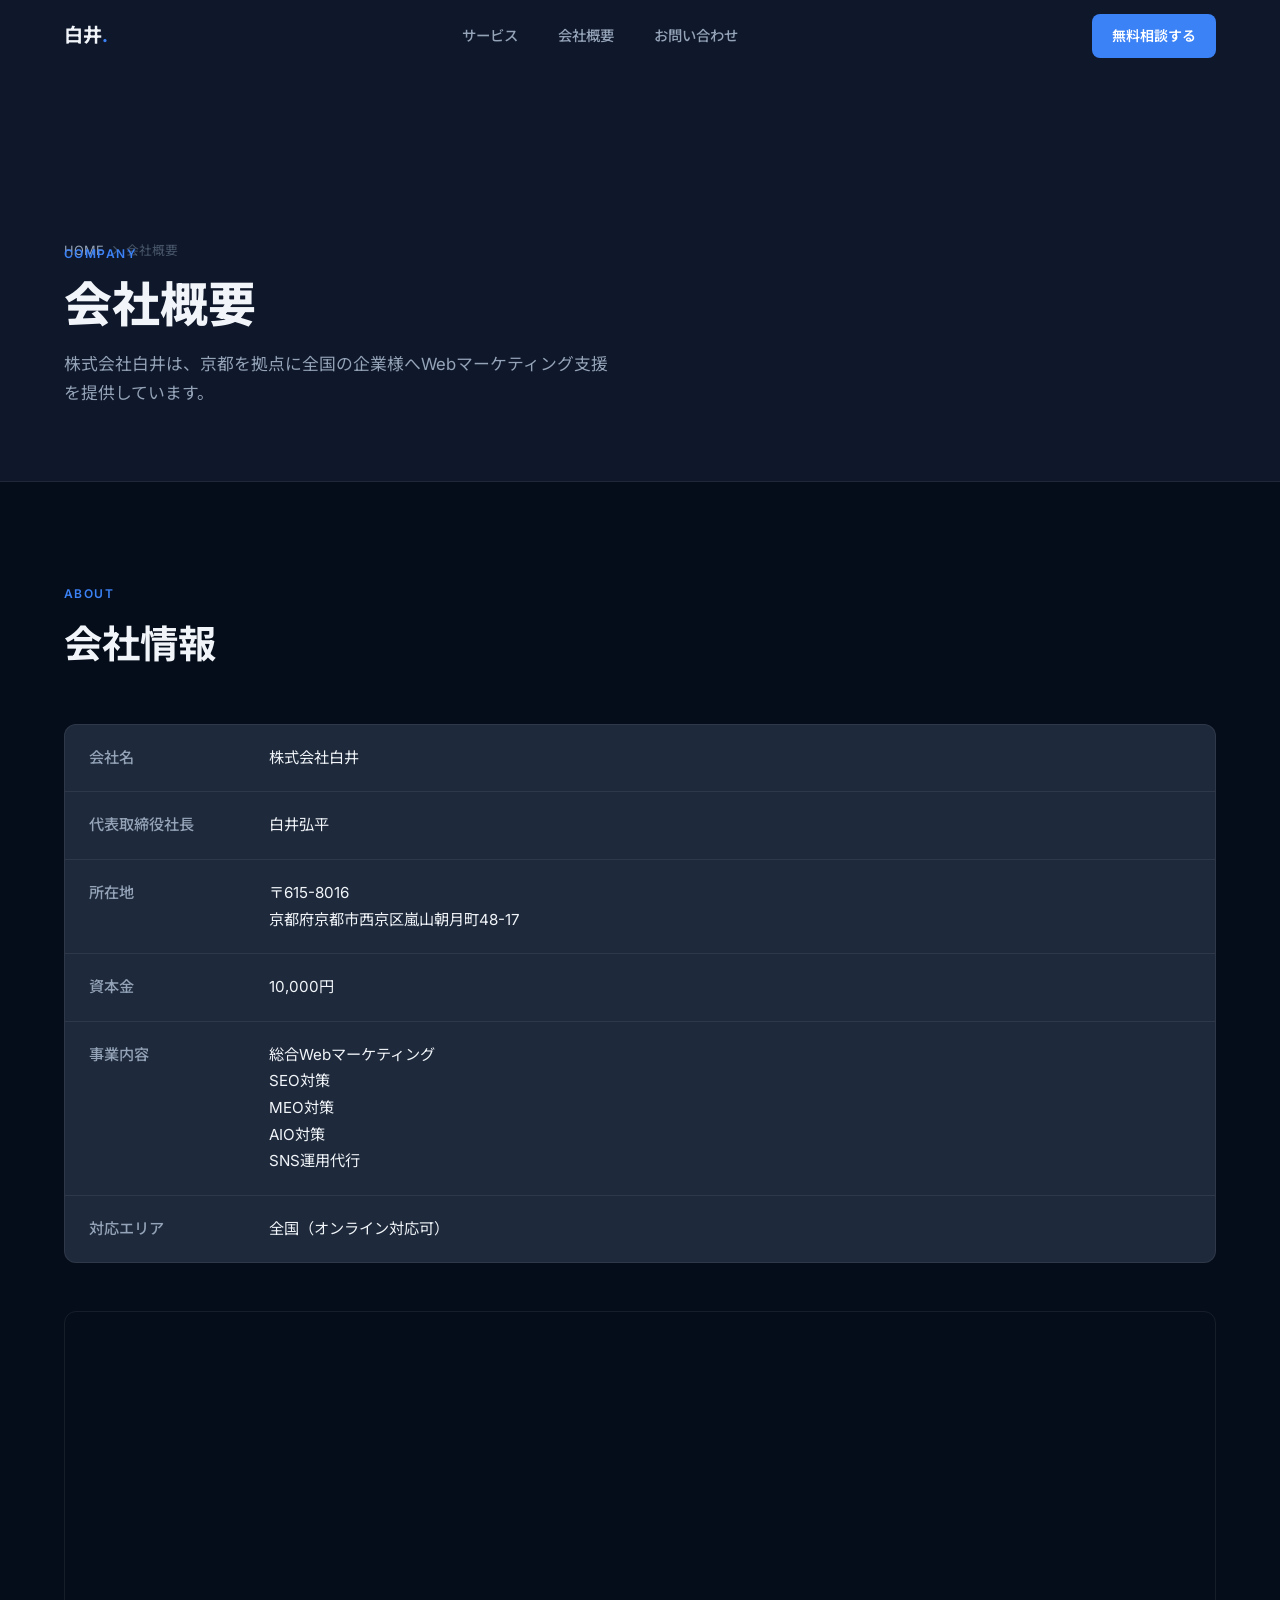
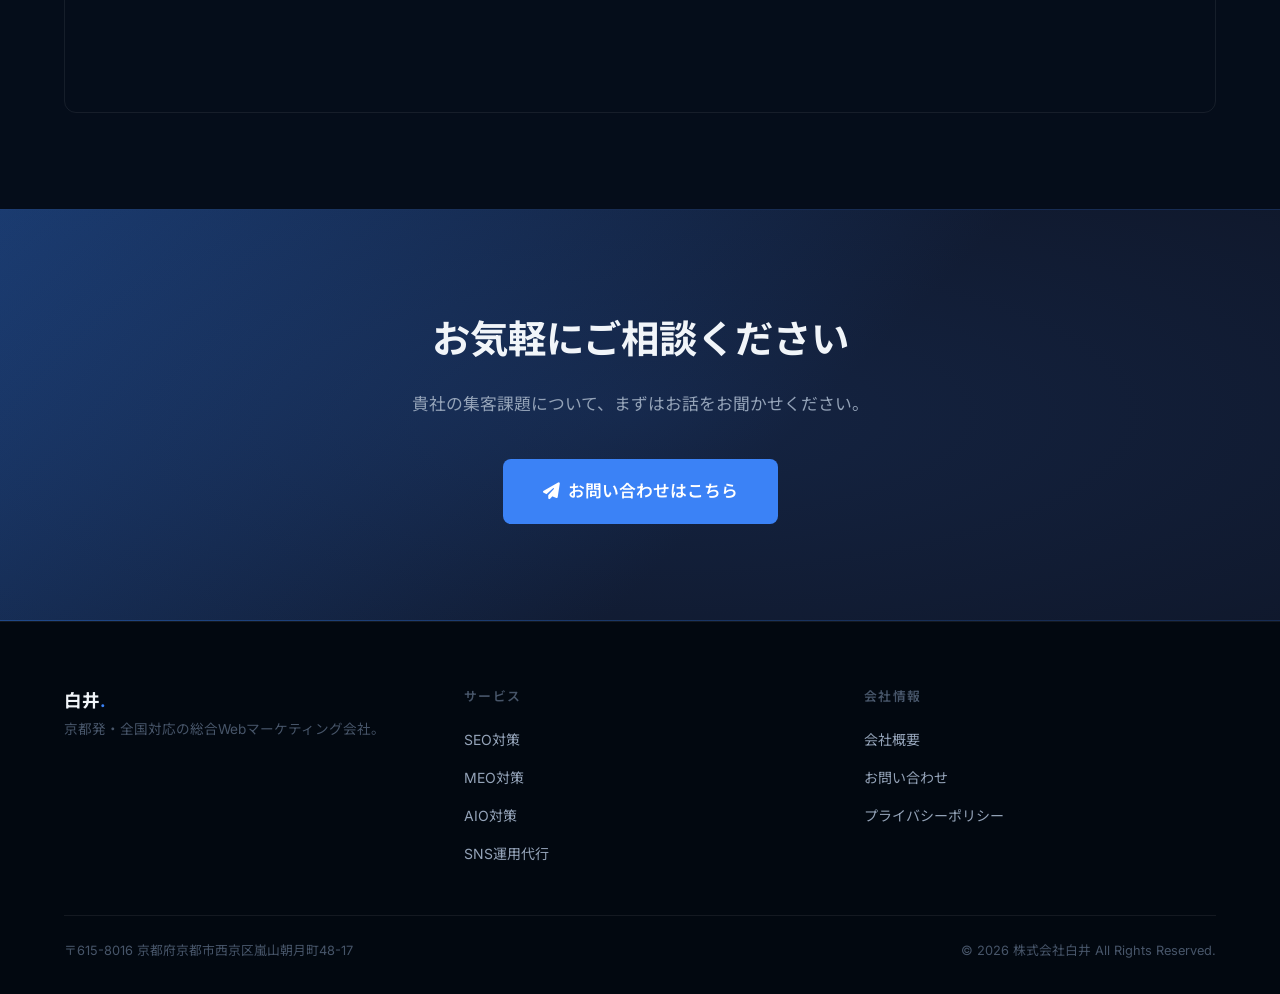
==== company/index.html @ af79efcb "feat: 株式会社白井 コーポレートHP 初回実装 SEO/MEO/AIO/SNS運用代行の各サービス詳細ページを含む マルチページ構成のコーポレートHPを実装。  Co-Authored-By: " ====
<!DOCTYPE html>
<html lang="ja">
<head>
  <meta charset="UTF-8">
  <meta name="viewport" content="width=device-width, initial-scale=1.0">
  <title>会社概要 | 株式会社白井</title>
  <meta name="description" content="株式会社白井の会社概要。京都府京都市西京区に拠点を置く総合Webマーケティング会社です。">
  <link rel="preconnect" href="https://fonts.googleapis.com">
  <link rel="preconnect" href="https://fonts.gstatic.com" crossorigin>
  <link href="https://fonts.googleapis.com/css2?family=Inter:wght@400;500;600;700;800&family=Noto+Sans+JP:wght@400;500;700&display=swap" rel="stylesheet">
  <link rel="stylesheet" href="https://cdnjs.cloudflare.com/ajax/libs/font-awesome/6.5.0/css/all.min.css">
  <link rel="stylesheet" href="../css/style.css">
  <style>
    .map-wrap {
      border-radius: var(--radius);
      overflow: hidden;
      border: 1px solid var(--border);
      margin-top: 48px;
    }
    .map-wrap iframe { display: block; width: 100%; height: 400px; border: none; }
  </style>
</head>
<body>

<header class="site-header scrolled">
  <div class="container header-inner">
    <a href="../index.html" class="logo">白井<span>.</span></a>
    <nav class="global-nav">
      <a href="../service/index.html">サービス</a>
      <a href="../company/index.html">会社概要</a>
      <a href="../contact/index.html">お問い合わせ</a>
    </nav>
    <div class="header-cta">
      <a href="../contact/index.html" class="btn btn-primary btn-sm">無料相談する</a>
      <button class="hamburger" aria-label="メニュー" aria-expanded="false">
        <span></span><span></span><span></span>
      </button>
    </div>
  </div>
</header>

<nav class="mobile-nav">
  <a href="../service/index.html">サービス</a>
  <a href="../company/index.html">会社概要</a>
  <a href="../contact/index.html">お問い合わせ</a>
  <a href="../contact/index.html" class="btn btn-primary">無料相談する</a>
</nav>

<section class="page-hero">
  <div class="container">
    <div class="breadcrumb">
      <a href="../index.html">HOME</a>
      <i class="fa-solid fa-chevron-right"></i>
      <span>会社概要</span>
    </div>
    <span class="tag">Company</span>
    <h1>会社概要</h1>
    <p>株式会社白井は、京都を拠点に全国の企業様へWebマーケティング支援を提供しています。</p>
  </div>
</section>

<!-- 会社概要テーブル -->
<section class="section-pad" style="background:var(--bg);">
  <div class="container">
    <div class="section-header reveal">
      <span class="tag">About</span>
      <h2 class="section-heading">会社情報</h2>
    </div>
    <div class="reveal" style="background:var(--bg-card);border:1px solid var(--border);border-radius:var(--radius);overflow:hidden;">
      <table class="company-table">
        <tr>
          <th>会社名</th>
          <td>株式会社白井</td>
        </tr>
        <tr>
          <th>代表取締役社長</th>
          <td>白井弘平</td>
        </tr>
        <tr>
          <th>所在地</th>
          <td>〒615-8016<br>京都府京都市西京区嵐山朝月町48-17</td>
        </tr>
        <tr>
          <th>資本金</th>
          <td>10,000円</td>
        </tr>
        <tr>
          <th>事業内容</th>
          <td>
            総合Webマーケティング<br>
            SEO対策<br>
            MEO対策<br>
            AIO対策<br>
            SNS運用代行
          </td>
        </tr>
        <tr>
          <th>対応エリア</th>
          <td>全国（オンライン対応可）</td>
        </tr>
      </table>
    </div>

    <!-- 地図 -->
    <div class="map-wrap reveal">
      <iframe
        src="https://www.google.com/maps/embed?pb=!1m18!1m12!1m3!1d3268.4!2d135.68!3d34.997!2m3!1f0!2f0!3f0!3m2!1i1024!2i768!4f13.1!3m3!1m2!1s0x6001a8d6cd3b3a1b%3A0x1!2z5Lqs6YO95bqc5Lqs6YO95biC6KW_5Lqs5Yy65bGF5bGp5pys5pyI55S677yU77yY!5e0!3m2!1sja!2sjp!4v1000000000000"
        allowfullscreen
        loading="lazy"
        referrerpolicy="no-referrer-when-downgrade"
        title="株式会社白井 所在地マップ">
      </iframe>
    </div>
  </div>
</section>

<section class="cta-banner">
  <div class="container">
    <h2 class="reveal">お気軽にご相談ください</h2>
    <p class="reveal">貴社の集客課題について、まずはお話をお聞かせください。</p>
    <a href="../contact/index.html" class="btn btn-primary btn-lg reveal">
      <i class="fa-solid fa-paper-plane"></i> お問い合わせはこちら
    </a>
  </div>
</section>

<footer class="site-footer">
  <div class="container">
    <div class="footer-grid">
      <div class="footer-brand">
        <a href="../index.html" class="logo">白井<span>.</span></a>
        <p>京都発・全国対応の総合Webマーケティング会社。</p>
      </div>
      <nav class="footer-nav">
        <h4>サービス</h4>
        <ul>
          <li><a href="../service/seo.html">SEO対策</a></li>
          <li><a href="../service/meo.html">MEO対策</a></li>
          <li><a href="../service/aio.html">AIO対策</a></li>
          <li><a href="../service/sns.html">SNS運用代行</a></li>
        </ul>
      </nav>
      <nav class="footer-nav">
        <h4>会社情報</h4>
        <ul>
          <li><a href="../company/index.html">会社概要</a></li>
          <li><a href="../contact/index.html">お問い合わせ</a></li>
          <li><a href="../privacy/index.html">プライバシーポリシー</a></li>
        </ul>
      </nav>
    </div>
    <div class="footer-bottom">
      <p>〒615-8016 京都府京都市西京区嵐山朝月町48-17</p>
      <p>© 2026 株式会社白井 All Rights Reserved.</p>
    </div>
  </div>
</footer>

<script src="../js/main.js"></script>
</body>
</html>
---- css/style.css ----
/* ===========================================
   CSS Custom Properties
   =========================================== */
:root {
  --bg:        #050d1a;
  --bg-alt:    #0f172a;
  --bg-card:   #1e293b;
  --bg-card-h: #253348;
  --accent:    #3b82f6;
  --accent-h:  #2563eb;
  --accent-light: rgba(59,130,246,.12);
  --text:      #f1f5f9;
  --muted:     #94a3b8;
  --subtle:    #475569;
  --border:    rgba(255,255,255,.07);
  --shadow:    0 4px 24px rgba(0,0,0,.4);
  --radius:    12px;
  --max-w:     1200px;
  --header-h:  72px;
}

/* ===========================================
   Reset & Base
   =========================================== */
*, *::before, *::after { box-sizing: border-box; margin: 0; padding: 0; }

html { scroll-behavior: smooth; font-size: 16px; }

body {
  font-family: 'Inter', 'Noto Sans JP', sans-serif;
  background: var(--bg);
  color: var(--text);
  line-height: 1.75;
  -webkit-font-smoothing: antialiased;
}

img { max-width: 100%; display: block; }
a  { color: inherit; text-decoration: none; }
ul { list-style: none; }

/* ===========================================
   Utility
   =========================================== */
.container {
  max-width: var(--max-w);
  margin-inline: auto;
  padding-inline: 24px;
}

.section-pad { padding-block: 96px; }
.section-pad-sm { padding-block: 64px; }

.tag {
  display: inline-block;
  font-size: .75rem;
  font-weight: 600;
  letter-spacing: .12em;
  text-transform: uppercase;
  color: var(--accent);
  margin-bottom: 16px;
}

.section-heading {
  font-size: clamp(1.75rem, 3vw, 2.5rem);
  font-weight: 700;
  line-height: 1.25;
  margin-bottom: 16px;
}

.section-lead {
  font-size: 1.05rem;
  color: var(--muted);
  max-width: 600px;
}

.section-header { margin-bottom: 56px; }
.section-header--center { text-align: center; }
.section-header--center .section-lead { margin-inline: auto; }

/* ===========================================
   Buttons
   =========================================== */
.btn {
  display: inline-flex;
  align-items: center;
  gap: 8px;
  padding: 14px 32px;
  border-radius: 8px;
  font-size: 1rem;
  font-weight: 600;
  cursor: pointer;
  transition: all .2s ease;
  border: none;
}

.btn-primary {
  background: var(--accent);
  color: #fff;
}
.btn-primary:hover { background: var(--accent-h); transform: translateY(-1px); box-shadow: 0 8px 20px rgba(59,130,246,.35); }

.btn-outline {
  background: transparent;
  color: var(--text);
  border: 1.5px solid var(--border);
}
.btn-outline:hover { border-color: var(--accent); color: var(--accent); }

.btn-lg { padding: 18px 40px; font-size: 1.05rem; }
.btn-sm { padding: 10px 20px; font-size: .875rem; }

/* ===========================================
   Header
   =========================================== */
.site-header {
  position: fixed;
  top: 0; left: 0; right: 0;
  height: var(--header-h);
  z-index: 100;
  transition: background .3s, box-shadow .3s;
}

.site-header.scrolled {
  background: rgba(5,13,26,.95);
  backdrop-filter: blur(12px);
  box-shadow: 0 1px 0 var(--border);
}

.header-inner {
  display: flex;
  align-items: center;
  justify-content: space-between;
  height: 100%;
}

.logo {
  font-size: 1.2rem;
  font-weight: 700;
  color: var(--text);
  letter-spacing: -.01em;
}
.logo span { color: var(--accent); }

.global-nav { display: flex; align-items: center; gap: 40px; }

.global-nav a {
  font-size: .9rem;
  font-weight: 500;
  color: var(--muted);
  transition: color .2s;
}
.global-nav a:hover { color: var(--text); }

.header-cta { display: flex; align-items: center; gap: 16px; }

.hamburger {
  display: none;
  flex-direction: column;
  gap: 5px;
  cursor: pointer;
  padding: 8px;
  background: none;
  border: none;
}
.hamburger span {
  display: block;
  width: 24px;
  height: 2px;
  background: var(--text);
  border-radius: 2px;
  transition: all .3s;
}

/* mobile nav */
.mobile-nav {
  display: none;
  position: fixed;
  inset: var(--header-h) 0 0 0;
  background: rgba(5,13,26,.98);
  flex-direction: column;
  align-items: center;
  justify-content: center;
  gap: 32px;
  z-index: 99;
}
.mobile-nav.open { display: flex; }
.mobile-nav a { font-size: 1.2rem; font-weight: 600; color: var(--text); }
.mobile-nav a:hover { color: var(--accent); }

/* ===========================================
   Hero
   =========================================== */
.hero {
  position: relative;
  min-height: 100svh;
  display: flex;
  align-items: center;
  overflow: hidden;
  background: var(--bg);
}

.hero::before {
  content: '';
  position: absolute;
  inset: 0;
  background:
    radial-gradient(ellipse 70% 60% at 60% 40%, rgba(59,130,246,.18) 0%, transparent 70%),
    radial-gradient(ellipse 40% 40% at 20% 70%, rgba(99,102,241,.1) 0%, transparent 60%);
  pointer-events: none;
}

.hero::after {
  content: '';
  position: absolute;
  inset: 0;
  background-image:
    linear-gradient(rgba(59,130,246,.04) 1px, transparent 1px),
    linear-gradient(90deg, rgba(59,130,246,.04) 1px, transparent 1px);
  background-size: 60px 60px;
  pointer-events: none;
}

.hero-inner {
  position: relative;
  z-index: 1;
  padding-top: var(--header-h);
  width: 100%;
}

.hero-badge {
  display: inline-flex;
  align-items: center;
  gap: 8px;
  background: var(--accent-light);
  border: 1px solid rgba(59,130,246,.3);
  color: var(--accent);
  font-size: .8rem;
  font-weight: 600;
  padding: 6px 16px;
  border-radius: 100px;
  margin-bottom: 32px;
  letter-spacing: .06em;
}

.hero-title {
  font-size: clamp(2rem, 5vw, 4rem);
  font-weight: 800;
  line-height: 1.15;
  letter-spacing: -.02em;
  margin-bottom: 24px;
}
.hero-title .accent { color: var(--accent); }

.hero-sub {
  font-size: clamp(1rem, 1.8vw, 1.2rem);
  color: var(--muted);
  max-width: 520px;
  margin-bottom: 48px;
  line-height: 1.8;
}

.hero-btns { display: flex; flex-wrap: wrap; gap: 16px; }

.hero-scroll {
  position: absolute;
  bottom: 40px;
  left: 50%;
  transform: translateX(-50%);
  display: flex;
  flex-direction: column;
  align-items: center;
  gap: 8px;
  color: var(--subtle);
  font-size: .75rem;
  letter-spacing: .1em;
  animation: bounce 2s infinite;
}
.hero-scroll::after {
  content: '';
  width: 1px;
  height: 48px;
  background: linear-gradient(to bottom, var(--subtle), transparent);
}

@keyframes bounce {
  0%, 100% { transform: translateX(-50%) translateY(0); }
  50%       { transform: translateX(-50%) translateY(6px); }
}

/* ===========================================
   Pain Points
   =========================================== */
.pain { background: var(--bg-alt); }

.pain-grid {
  display: grid;
  grid-template-columns: repeat(auto-fit, minmax(260px, 1fr));
  gap: 20px;
}

.pain-card {
  background: var(--bg);
  border: 1px solid var(--border);
  border-radius: var(--radius);
  padding: 28px;
  display: flex;
  align-items: flex-start;
  gap: 16px;
  transition: border-color .25s, transform .25s;
}
.pain-card:hover { border-color: rgba(59,130,246,.35); transform: translateY(-3px); }

.pain-icon {
  flex-shrink: 0;
  width: 44px; height: 44px;
  background: var(--accent-light);
  border-radius: 10px;
  display: grid;
  place-items: center;
  color: var(--accent);
  font-size: 1.1rem;
}

.pain-card p { font-size: .95rem; color: var(--muted); line-height: 1.65; }
.pain-card p strong { display: block; color: var(--text); font-size: 1rem; margin-bottom: 4px; }

/* ===========================================
   Services (overview)
   =========================================== */
.services { background: var(--bg); }

.services-grid {
  display: grid;
  grid-template-columns: repeat(auto-fit, minmax(300px, 1fr));
  gap: 20px;
}

.service-card {
  background: var(--bg-card);
  border: 1px solid var(--border);
  border-radius: var(--radius);
  padding: 36px 32px;
  transition: border-color .25s, transform .25s, background .25s;
  display: flex;
  flex-direction: column;
  gap: 16px;
}
.service-card:hover { border-color: var(--accent); transform: translateY(-4px); background: var(--bg-card-h); }

.service-card-icon {
  width: 52px; height: 52px;
  background: var(--accent-light);
  border-radius: 12px;
  display: grid;
  place-items: center;
  color: var(--accent);
  font-size: 1.3rem;
}

.service-card h3 { font-size: 1.1rem; font-weight: 700; }
.service-card p  { font-size: .9rem; color: var(--muted); flex: 1; }

.service-card-link {
  display: inline-flex;
  align-items: center;
  gap: 6px;
  color: var(--accent);
  font-size: .875rem;
  font-weight: 600;
  margin-top: 4px;
  transition: gap .2s;
}
.service-card-link:hover { gap: 10px; }

/* ===========================================
   Strengths (選ばれる理由)
   =========================================== */
.strengths { background: var(--bg-alt); }

.strengths-list {
  display: flex;
  flex-direction: column;
  gap: 24px;
}

.strength-item {
  display: flex;
  align-items: flex-start;
  gap: 28px;
  background: var(--bg);
  border: 1px solid var(--border);
  border-radius: var(--radius);
  padding: 32px;
  transition: border-color .25s;
}
.strength-item:hover { border-color: rgba(59,130,246,.3); }

.strength-num {
  flex-shrink: 0;
  width: 48px; height: 48px;
  border-radius: 50%;
  background: var(--accent-light);
  border: 1.5px solid rgba(59,130,246,.35);
  display: grid;
  place-items: center;
  font-size: 1rem;
  font-weight: 800;
  color: var(--accent);
}

.strength-item h3 { font-size: 1.05rem; font-weight: 700; margin-bottom: 8px; }
.strength-item p  { font-size: .9rem; color: var(--muted); }

/* ===========================================
   Industries (対応業種)
   =========================================== */
.industries { background: var(--bg); }

.industry-tags {
  display: flex;
  flex-wrap: wrap;
  gap: 12px;
}

.industry-tag {
  background: var(--bg-card);
  border: 1px solid var(--border);
  border-radius: 100px;
  padding: 10px 22px;
  font-size: .9rem;
  font-weight: 500;
  color: var(--muted);
  transition: all .2s;
}
.industry-tag:hover { border-color: var(--accent); color: var(--text); background: var(--accent-light); }

/* ===========================================
   CTA Banner
   =========================================== */
.cta-banner {
  background: linear-gradient(135deg, #1a3a6e 0%, #0f172a 60%);
  border-top: 1px solid rgba(59,130,246,.2);
  border-bottom: 1px solid rgba(59,130,246,.2);
  text-align: center;
  padding-block: 96px;
  position: relative;
  overflow: hidden;
}
.cta-banner::before {
  content: '';
  position: absolute;
  inset: 0;
  background: radial-gradient(ellipse 80% 80% at 50% 50%, rgba(59,130,246,.12), transparent);
}
.cta-banner .container { position: relative; }
.cta-banner h2 { font-size: clamp(1.6rem, 3vw, 2.4rem); font-weight: 700; margin-bottom: 16px; }
.cta-banner p  { color: var(--muted); font-size: 1.05rem; margin-bottom: 40px; }

/* ===========================================
   Page Hero (sub pages)
   =========================================== */
.page-hero {
  padding-top: calc(var(--header-h) + 72px);
  padding-bottom: 72px;
  background: var(--bg-alt);
  border-bottom: 1px solid var(--border);
}
.page-hero .tag { margin-bottom: 12px; }
.page-hero h1 { font-size: clamp(1.8rem, 4vw, 3rem); font-weight: 800; line-height: 1.2; margin-bottom: 16px; }
.page-hero p  { color: var(--muted); font-size: 1.05rem; max-width: 560px; }

/* ===========================================
   Service Detail
   =========================================== */
.service-detail-section { background: var(--bg); }
.service-detail-section:nth-child(even) { background: var(--bg-alt); }

.recommend-list {
  display: grid;
  grid-template-columns: repeat(auto-fit, minmax(240px, 1fr));
  gap: 16px;
}
.recommend-item {
  display: flex;
  align-items: flex-start;
  gap: 12px;
  background: var(--bg-card);
  border: 1px solid var(--border);
  border-radius: 10px;
  padding: 20px;
  font-size: .9rem;
  color: var(--muted);
}
.recommend-item i { color: var(--accent); margin-top: 2px; flex-shrink: 0; }

.steps {
  display: flex;
  flex-direction: column;
  gap: 0;
  border-left: 2px solid rgba(59,130,246,.25);
  margin-left: 24px;
}
.step {
  position: relative;
  padding: 0 0 36px 36px;
}
.step:last-child { padding-bottom: 0; }
.step-num {
  position: absolute;
  left: -14px;
  top: 0;
  width: 28px; height: 28px;
  background: var(--accent);
  border-radius: 50%;
  display: grid;
  place-items: center;
  font-size: .8rem;
  font-weight: 700;
  color: #fff;
}
.step h4 { font-size: 1rem; font-weight: 700; margin-bottom: 6px; }
.step p  { font-size: .9rem; color: var(--muted); }

.effects-grid {
  display: grid;
  grid-template-columns: repeat(auto-fit, minmax(200px, 1fr));
  gap: 16px;
}
.effect-card {
  background: var(--bg-card);
  border: 1px solid var(--border);
  border-radius: var(--radius);
  padding: 28px 24px;
  text-align: center;
}
.effect-card i { font-size: 1.8rem; color: var(--accent); margin-bottom: 12px; display: block; }
.effect-card h4 { font-size: .95rem; font-weight: 700; margin-bottom: 6px; }
.effect-card p  { font-size: .85rem; color: var(--muted); }

/* ===========================================
   Company Table
   =========================================== */
.company-table {
  width: 100%;
  border-collapse: collapse;
  font-size: .95rem;
}
.company-table th,
.company-table td {
  padding: 20px 24px;
  border-bottom: 1px solid var(--border);
  text-align: left;
  vertical-align: top;
}
.company-table th {
  width: 180px;
  color: var(--muted);
  font-weight: 500;
  white-space: nowrap;
}
.company-table td { color: var(--text); }
.company-table tr:last-child th,
.company-table tr:last-child td { border-bottom: none; }

/* ===========================================
   Contact Form
   =========================================== */
.form-wrap {
  max-width: 720px;
  margin-inline: auto;
}

.form-group { margin-bottom: 24px; }

.form-group label {
  display: block;
  font-size: .875rem;
  font-weight: 600;
  color: var(--text);
  margin-bottom: 8px;
}
.form-group label .req {
  color: var(--accent);
  margin-left: 4px;
  font-size: .75rem;
}

.form-group input,
.form-group select,
.form-group textarea {
  width: 100%;
  background: var(--bg-card);
  border: 1.5px solid var(--border);
  border-radius: 8px;
  color: var(--text);
  font-family: inherit;
  font-size: .95rem;
  padding: 14px 16px;
  transition: border-color .2s;
  outline: none;
}
.form-group input::placeholder,
.form-group textarea::placeholder { color: var(--subtle); }
.form-group input:focus,
.form-group select:focus,
.form-group textarea:focus { border-color: var(--accent); }
.form-group select { appearance: none; cursor: pointer; }
.form-group textarea { resize: vertical; min-height: 160px; }

.form-check {
  display: flex;
  align-items: flex-start;
  gap: 12px;
  font-size: .875rem;
  color: var(--muted);
  cursor: pointer;
}
.form-check input[type="checkbox"] {
  width: 18px; height: 18px;
  flex-shrink: 0;
  margin-top: 1px;
  accent-color: var(--accent);
  cursor: pointer;
}
.form-check a { color: var(--accent); }

.form-submit { margin-top: 32px; text-align: center; }

.form-success {
  display: none;
  background: rgba(34,197,94,.1);
  border: 1px solid rgba(34,197,94,.3);
  border-radius: var(--radius);
  padding: 32px;
  text-align: center;
  color: #86efac;
}
.form-success i { font-size: 2rem; margin-bottom: 12px; display: block; }

/* ===========================================
   Privacy
   =========================================== */
.privacy-content {
  max-width: 800px;
  margin-inline: auto;
  font-size: .95rem;
  color: var(--muted);
  line-height: 1.9;
}
.privacy-content h2 { font-size: 1.2rem; color: var(--text); margin: 40px 0 12px; }
.privacy-content p  { margin-bottom: 16px; }

/* ===========================================
   Footer
   =========================================== */
.site-footer {
  background: #020810;
  border-top: 1px solid var(--border);
  padding-block: 64px 32px;
}

.footer-grid {
  display: grid;
  grid-template-columns: 1fr 1fr 1fr;
  gap: 48px;
  margin-bottom: 48px;
}

.footer-brand .logo { font-size: 1.1rem; margin-bottom: 12px; }
.footer-brand p { font-size: .85rem; color: var(--subtle); line-height: 1.8; }

.footer-nav h4 { font-size: .8rem; font-weight: 600; letter-spacing: .1em; text-transform: uppercase; color: var(--subtle); margin-bottom: 16px; }
.footer-nav ul { display: flex; flex-direction: column; gap: 10px; }
.footer-nav a { font-size: .875rem; color: var(--muted); transition: color .2s; }
.footer-nav a:hover { color: var(--text); }

.footer-bottom {
  border-top: 1px solid var(--border);
  padding-top: 24px;
  display: flex;
  align-items: center;
  justify-content: space-between;
  font-size: .8rem;
  color: var(--subtle);
}

/* ===========================================
   Breadcrumb
   =========================================== */
.breadcrumb {
  display: flex;
  align-items: center;
  gap: 8px;
  font-size: .8rem;
  color: var(--subtle);
  padding-top: calc(var(--header-h) + 24px);
  margin-bottom: -24px;
}
.breadcrumb a { color: var(--muted); transition: color .2s; }
.breadcrumb a:hover { color: var(--accent); }
.breadcrumb i { font-size: .6rem; }

/* ===========================================
   Reveal Animation
   =========================================== */
.reveal {
  opacity: 0;
  transform: translateY(24px);
  transition: opacity .6s ease, transform .6s ease;
}
.reveal.visible { opacity: 1; transform: translateY(0); }

/* ===========================================
   Responsive
   =========================================== */
@media (max-width: 900px) {
  .footer-grid { grid-template-columns: 1fr 1fr; }
}

@media (max-width: 768px) {
  :root { --header-h: 64px; }

  .global-nav { display: none; }
  .header-cta .btn { display: none; }
  .hamburger { display: flex; }

  .hero-title { font-size: clamp(1.8rem, 6vw, 2.8rem); }
  .section-pad { padding-block: 64px; }

  .strength-item { flex-direction: column; gap: 16px; }

  .company-table th { width: 120px; }

  .footer-grid { grid-template-columns: 1fr; gap: 32px; }
  .footer-bottom { flex-direction: column; gap: 8px; text-align: center; }
}

@media (max-width: 480px) {
  .hero-btns { flex-direction: column; }
  .hero-btns .btn { width: 100%; justify-content: center; }
  .company-table { display: block; }
  .company-table tr { display: block; margin-bottom: 16px; border: 1px solid var(--border); border-radius: 8px; overflow: hidden; }
  .company-table th,
  .company-table td { display: block; width: 100%; border-bottom: 1px solid var(--border); }
  .company-table tr:last-child th { border-bottom: 1px solid var(--border); }
  .company-table tr:last-child td { border-bottom: none; }
}
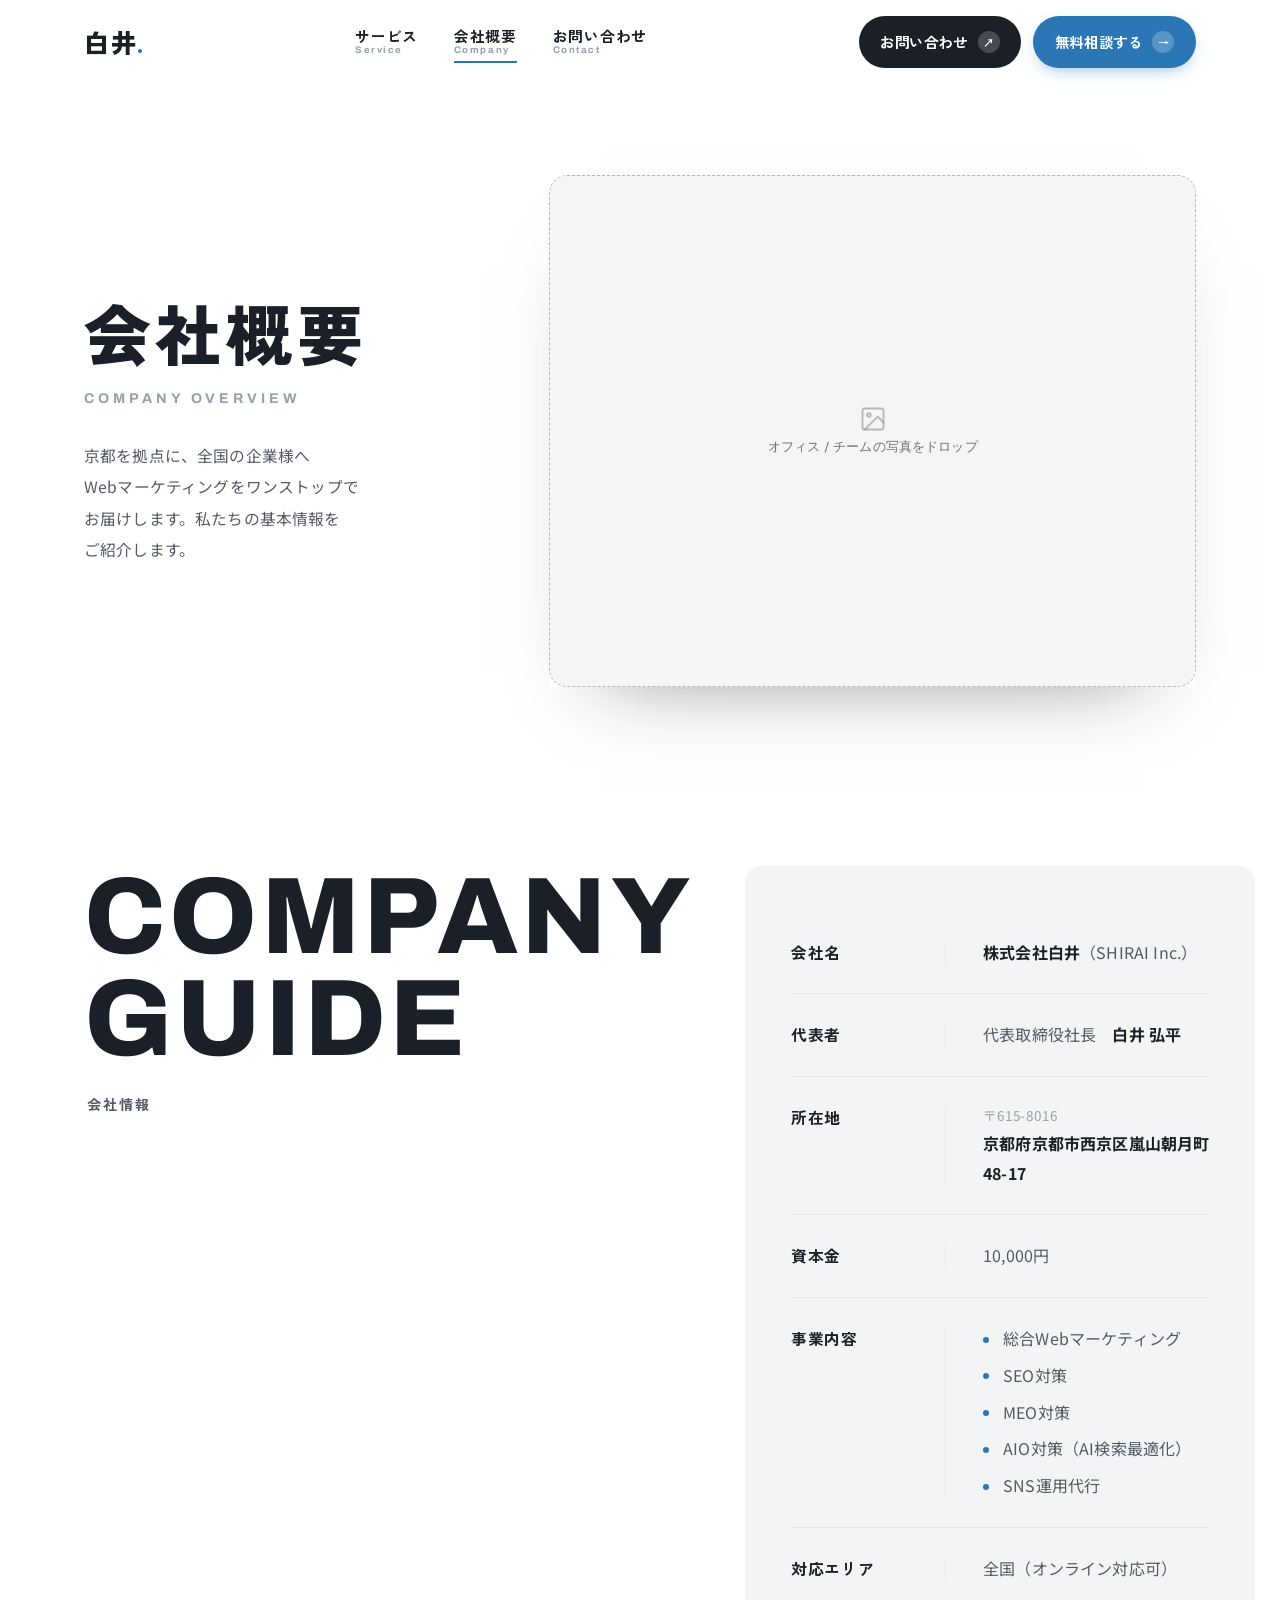
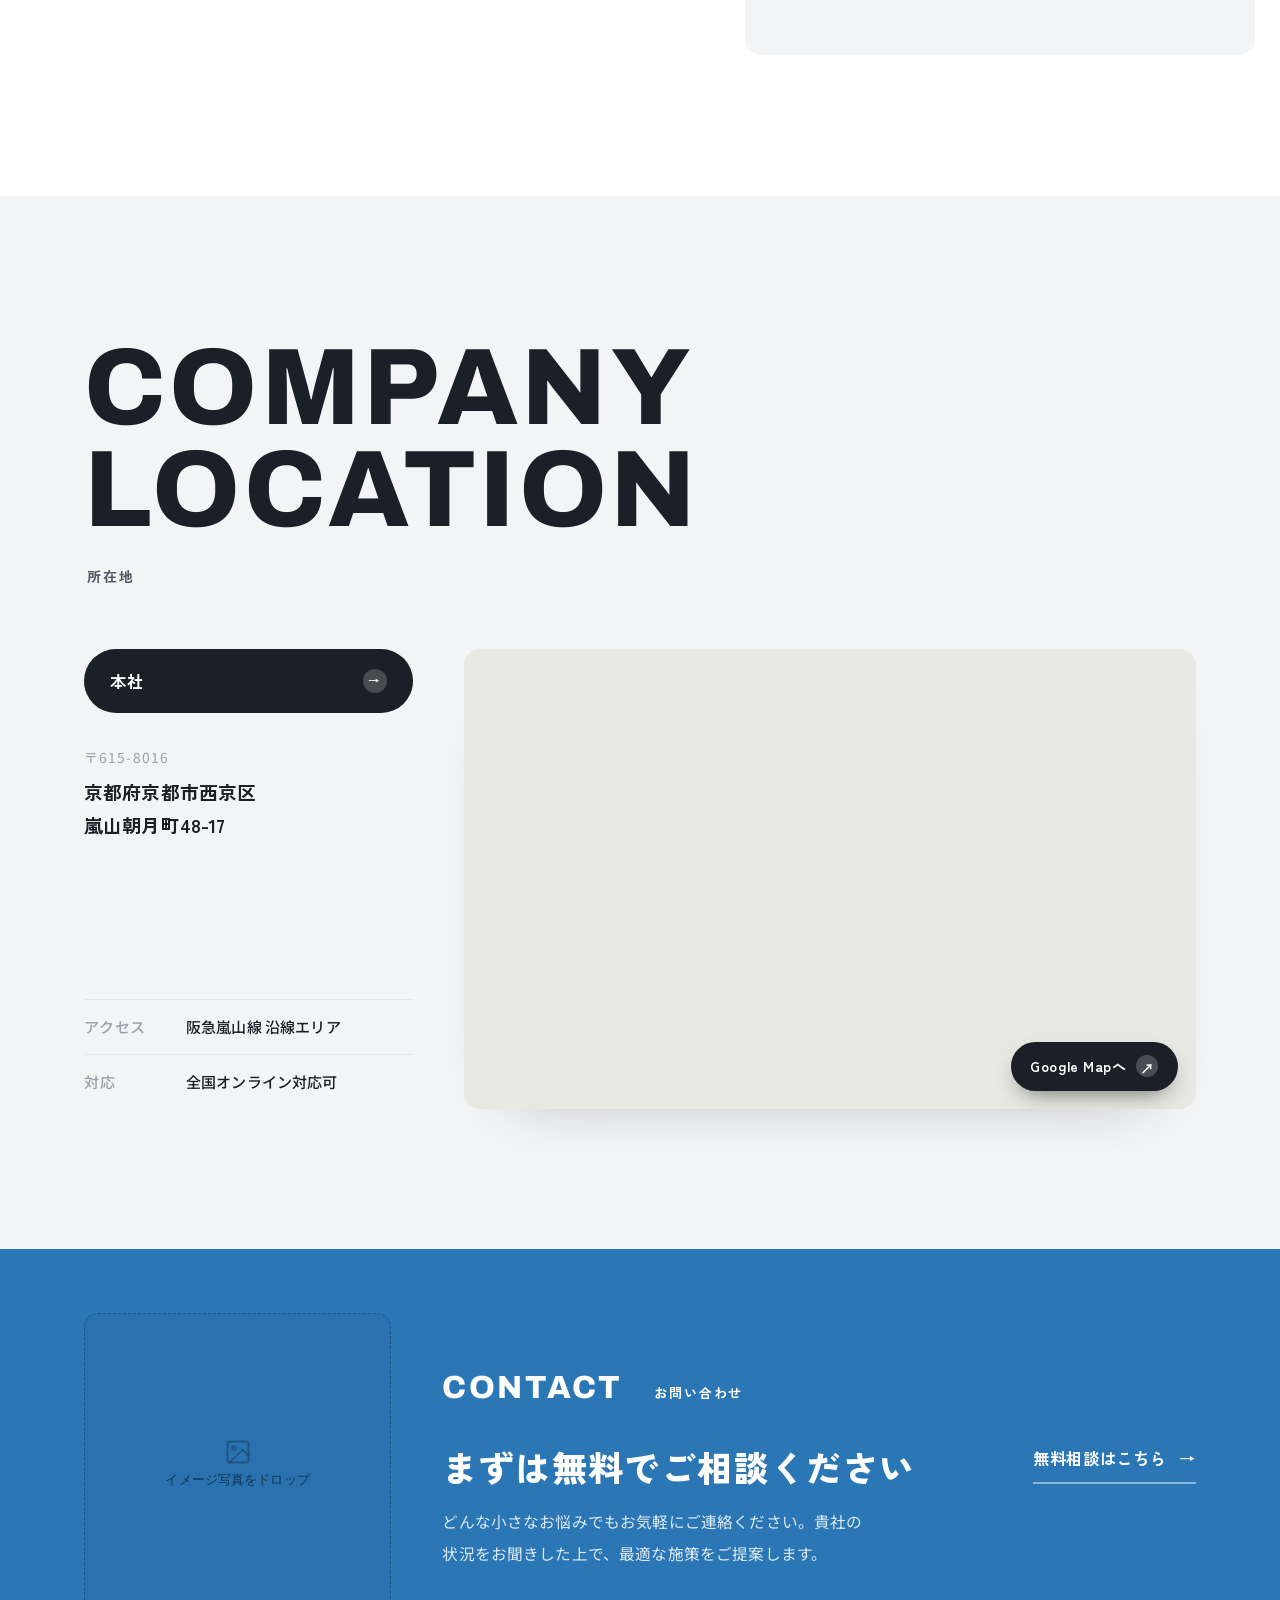
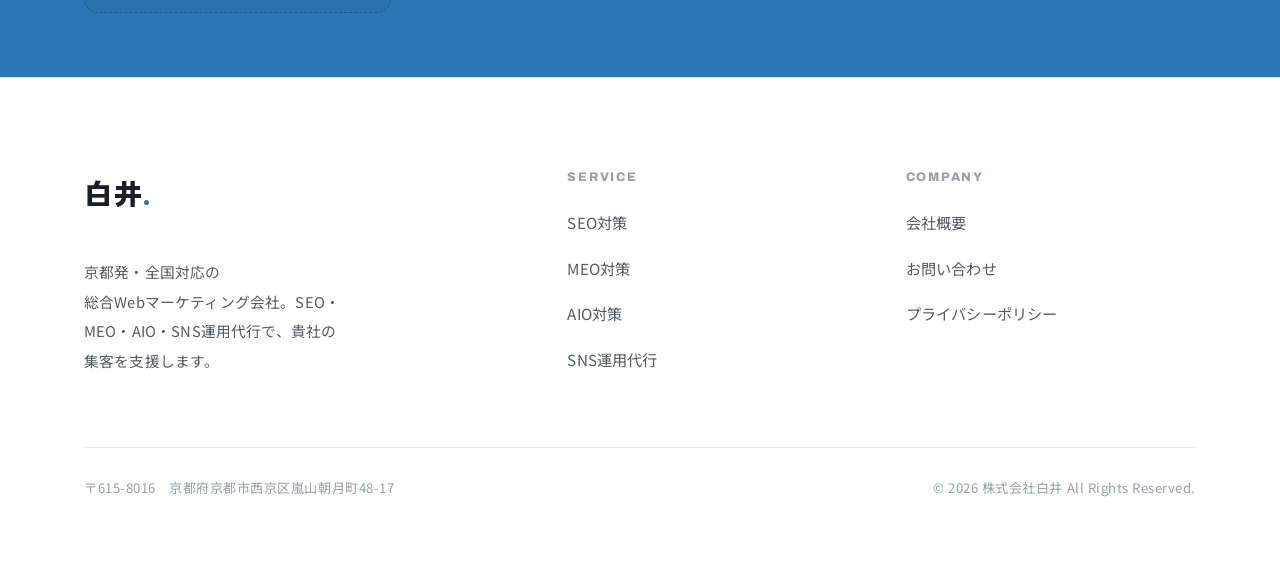
==== commit 95e113bc: "feat: 会社概要ページをデザインファイルに基づき刷新 azoom.jp参考デザインを再現。ライトテーマ・Archivo+Zen Kaku Gothic New フォント・大型EN見出し+縦罫線付き" ====
--- a/company/index.html
+++ b/company/index.html
@@ -1,161 +1,357 @@
 <!DOCTYPE html>
 <html lang="ja">
 <head>
-  <meta charset="UTF-8">
-  <meta name="viewport" content="width=device-width, initial-scale=1.0">
-  <title>会社概要 | 株式会社白井</title>
-  <meta name="description" content="株式会社白井の会社概要。京都府京都市西京区に拠点を置く総合Webマーケティング会社です。">
-  <link rel="preconnect" href="https://fonts.googleapis.com">
-  <link rel="preconnect" href="https://fonts.gstatic.com" crossorigin>
-  <link href="https://fonts.googleapis.com/css2?family=Inter:wght@400;500;600;700;800&family=Noto+Sans+JP:wght@400;500;700&display=swap" rel="stylesheet">
-  <link rel="stylesheet" href="https://cdnjs.cloudflare.com/ajax/libs/font-awesome/6.5.0/css/all.min.css">
-  <link rel="stylesheet" href="../css/style.css">
-  <style>
-    .map-wrap {
-      border-radius: var(--radius);
-      overflow: hidden;
-      border: 1px solid var(--border);
-      margin-top: 48px;
-    }
-    .map-wrap iframe { display: block; width: 100%; height: 400px; border: none; }
-  </style>
+<meta charset="UTF-8" />
+<meta name="viewport" content="width=device-width, initial-scale=1.0" />
+<title>会社概要 | 株式会社白井</title>
+<meta name="description" content="株式会社白井の会社概要。京都府京都市西京区に拠点を置く総合Webマーケティング会社です。SEO・MEO・AIO・SNS運用代行を提供します。" />
+<link rel="preconnect" href="https://fonts.googleapis.com" />
+<link rel="preconnect" href="https://fonts.gstatic.com" crossorigin />
+<link href="https://fonts.googleapis.com/css2?family=Archivo:wght@600;700;800;900&family=Zen+Kaku+Gothic+New:wght@400;500;700;900&family=Noto+Sans+JP:wght@300;400;500;700&display=swap" rel="stylesheet" />
+<script src="../js/image-slot.js"></script>
+<style>
+  :root{
+    --ink:#1b1f27;
+    --ink-2:#535a66;
+    --ink-3:#98a0ac;
+    --line:#e6e7ec;
+    --line-soft:#eef0f3;
+    --bg:#ffffff;
+    --bg-soft:#f3f4f6;
+    --accent:#2b77b6;
+    --accent-deep:#215f93;
+    --maxw:1240px;
+    --gut:clamp(20px,5vw,72px);
+    --jp:"Zen Kaku Gothic New","Noto Sans JP",system-ui,sans-serif;
+    --body:"Noto Sans JP",system-ui,sans-serif;
+    --display:"Archivo","Zen Kaku Gothic New",system-ui,sans-serif;
+  }
+  *{box-sizing:border-box;margin:0;padding:0;}
+  html{scroll-behavior:smooth;-webkit-text-size-adjust:100%;}
+  body{
+    font-family:var(--body);color:var(--ink);background:var(--bg);
+    line-height:1.85;font-weight:400;letter-spacing:.01em;
+    -webkit-font-smoothing:antialiased;text-rendering:optimizeLegibility;
+  }
+  a{color:inherit;text-decoration:none;}
+  img{display:block;max-width:100%;}
+  p,dd,.loc-addr .street,.hero-lead,.cb-text,.foot-brand p{line-break:strict;word-break:auto-phrase;overflow-wrap:break-word;text-wrap:pretty;}
+  .nw{white-space:nowrap;}
+  .wrap{max-width:var(--maxw);margin:0 auto;padding-inline:var(--gut);}
+
+  /* ===== Big section title (EN huge + JP small) ===== */
+  .sec-title{margin-bottom:clamp(36px,5vw,60px);}
+  .big-en{
+    font-family:var(--display);font-weight:800;
+    font-size:clamp(2.9rem,8.5vw,7rem);line-height:.94;letter-spacing:.03em;
+    color:var(--ink);text-transform:uppercase;
+  }
+  .jp-label{
+    display:block;font-family:var(--jp);font-weight:700;
+    font-size:clamp(.85rem,1.1vw,1rem);letter-spacing:.14em;color:var(--ink-2);
+    margin-top:1.5em;padding-left:.2em;
+  }
+
+  /* ===== Header ===== */
+  header.site{
+    position:sticky;top:0;z-index:60;
+    background:rgba(255,255,255,.9);
+    backdrop-filter:saturate(1.4) blur(14px);-webkit-backdrop-filter:saturate(1.4) blur(14px);
+    border-bottom:1px solid transparent;transition:border-color .3s,background .3s;
+  }
+  header.site.scrolled{border-bottom-color:var(--line);}
+  .nav{display:flex;align-items:center;justify-content:space-between;height:84px;gap:24px;}
+  .logo{font-family:var(--jp);font-weight:900;font-size:1.6rem;letter-spacing:.02em;color:var(--ink);white-space:nowrap;}
+  .logo .dot{color:var(--accent);}
+  .nav-links{display:flex;align-items:center;gap:clamp(22px,2.8vw,46px);}
+  .nav-item{display:flex;flex-direction:column;gap:.15em;position:relative;padding:6px 0;}
+  .nav-item .ja{font-family:var(--jp);font-weight:700;font-size:.92rem;letter-spacing:.05em;color:var(--ink);line-height:1;}
+  .nav-item .en{font-family:var(--display);font-weight:700;font-size:.6rem;letter-spacing:.16em;color:var(--ink-3);line-height:1;}
+  .nav-item::after{content:"";position:absolute;left:0;bottom:-2px;height:2px;width:0;background:var(--accent);transition:width .3s;}
+  .nav-item:hover::after,.nav-item.current::after{width:100%;}
+  .nav-cta{display:flex;align-items:center;gap:12px;}
+  .pill{
+    font-family:var(--jp);font-weight:700;letter-spacing:.04em;font-size:.9rem;
+    display:inline-flex;align-items:center;gap:.7em;padding:.85em 1.5em;border-radius:999px;
+    transition:transform .2s,background .25s,color .25s,border-color .25s,box-shadow .25s;white-space:nowrap;
+  }
+  .pill .ic{width:22px;height:22px;border-radius:50%;display:grid;place-items:center;font-size:.7rem;}
+  .pill.blue{background:var(--accent);color:#fff;box-shadow:0 6px 18px -8px rgba(44,123,186,.7);}
+  .pill.blue .ic{background:rgba(255,255,255,.22);}
+  .pill.blue:hover{background:var(--accent-deep);transform:translateY(-2px);}
+  .pill.dark{background:var(--ink);color:#fff;}
+  .pill.dark .ic{background:rgba(255,255,255,.2);}
+  .pill.dark:hover{transform:translateY(-2px);background:#000;}
+  .menu-toggle{display:none;flex-direction:column;gap:5px;background:none;border:none;cursor:pointer;padding:8px;}
+  .menu-toggle span{width:24px;height:2px;background:var(--ink);transition:.3s;}
+  .menu-toggle.x span:nth-child(1){transform:translateY(7px) rotate(45deg);}
+  .menu-toggle.x span:nth-child(2){opacity:0;}
+  .menu-toggle.x span:nth-child(3){transform:translateY(-7px) rotate(-45deg);}
+
+  /* ===== Hero ===== */
+  .hero{padding-top:clamp(48px,7vw,96px);padding-bottom:clamp(20px,3vw,40px);}
+  .hero-grid{display:grid;grid-template-columns:0.9fr 1.45fr;gap:clamp(28px,5vw,72px);align-items:center;}
+  .hero-jp{font-family:var(--jp);font-weight:900;font-size:clamp(2.4rem,5.2vw,4.2rem);letter-spacing:.06em;line-height:1.1;}
+  .hero-en{font-family:var(--display);font-weight:700;text-transform:uppercase;letter-spacing:.28em;font-size:clamp(.8rem,1.1vw,1.05rem);color:var(--ink-3);margin-top:1.2em;}
+  .hero-lead{margin-top:1.8em;max-width:34ch;color:var(--ink-2);font-size:.98rem;line-height:2;}
+  image-slot.hero-img{width:100%;height:clamp(300px,40vw,520px);box-shadow:0 40px 80px -55px rgba(26,29,34,.55);}
+
+  /* ===== Section frame ===== */
+  section.block{padding-block:clamp(72px,11vw,150px);}
+
+  /* ===== Company guide ===== */
+  .guide-grid{display:grid;grid-template-columns:0.82fr 1.18fr;gap:clamp(24px,4vw,64px);align-items:start;}
+  .guide-panel{background:var(--bg-soft);border-radius:16px;padding:clamp(28px,3.6vw,52px) clamp(28px,3.6vw,56px);}
+  .info-row{
+    display:grid;grid-template-columns:clamp(110px,12vw,170px) 1fr;
+    padding-block:clamp(18px,2.4vw,26px);border-bottom:1px solid var(--line);align-items:start;
+  }
+  .info-row:last-child{border-bottom:none;}
+  .info-row dt{font-family:var(--jp);font-weight:700;font-size:.98rem;letter-spacing:.04em;color:var(--ink);}
+  .info-row dd{position:relative;padding-left:clamp(20px,3vw,42px);font-size:1.0rem;color:var(--ink-2);line-height:1.85;}
+  .info-row dd::before{content:"";position:absolute;left:0;top:.18em;bottom:.18em;width:1px;background:var(--line);}
+  .info-row dd strong{color:var(--ink);font-weight:700;}
+  .info-row dd .zip{display:block;font-size:.84rem;color:var(--ink-3);letter-spacing:.06em;margin-bottom:.1em;}
+  .biz{list-style:none;display:flex;flex-direction:column;gap:.45em;}
+  .biz li{position:relative;padding-left:1.25em;}
+  .biz li::before{content:"";position:absolute;left:0;top:.78em;width:6px;height:6px;border-radius:50%;background:var(--accent);}
+
+  /* ===== Location ===== */
+  .loc-soft{background:var(--bg-soft);}
+  .loc-grid{display:grid;grid-template-columns:0.62fr 1.38fr;gap:clamp(28px,4vw,56px);align-items:stretch;}
+  .loc-side{display:flex;flex-direction:column;}
+  .loc-pill{
+    display:flex;align-items:center;justify-content:space-between;gap:1em;
+    background:var(--ink);color:#fff;border-radius:999px;padding:1.05em 1.6em;
+    font-family:var(--jp);font-weight:700;font-size:1.02rem;letter-spacing:.06em;width:100%;
+  }
+  .loc-pill .ic{width:24px;height:24px;border-radius:50%;background:rgba(255,255,255,.2);display:grid;place-items:center;font-size:.72rem;}
+  .loc-addr{margin-top:2em;}
+  .loc-addr .zip{display:block;font-size:.86rem;color:var(--ink-3);letter-spacing:.08em;margin-bottom:.4em;}
+  .loc-addr .street{font-family:var(--jp);font-weight:700;font-size:1.18rem;line-height:1.7;color:var(--ink);}
+  .loc-meta{margin-top:auto;padding-top:2em;display:grid;gap:0;}
+  .loc-meta .m{display:grid;grid-template-columns:88px 1fr;gap:14px;padding-block:13px;border-top:1px solid var(--line);font-size:.94rem;}
+  .loc-meta .m dt{color:var(--ink-3);font-weight:500;letter-spacing:.05em;}
+  .loc-meta .m dd{color:var(--ink);font-weight:500;}
+  .loc-map{position:relative;border-radius:16px;overflow:hidden;min-height:clamp(320px,38vw,460px);background:#e9e9e4;box-shadow:0 30px 60px -55px rgba(26,29,34,.5);}
+  .loc-map iframe{position:absolute;inset:0;width:100%;height:100%;border:0;filter:grayscale(.12) contrast(1.02);}
+  .map-btn{
+    position:absolute;right:18px;bottom:18px;z-index:3;
+    display:inline-flex;align-items:center;gap:.7em;
+    background:var(--ink);color:#fff;border-radius:999px;padding:.8em 1.4em;
+    font-family:var(--jp);font-weight:700;font-size:.88rem;letter-spacing:.04em;
+    box-shadow:0 10px 24px -10px rgba(0,0,0,.6);transition:transform .2s,background .2s;
+  }
+  .map-btn:hover{transform:translateY(-2px);background:#000;}
+  .map-btn .ic{width:22px;height:22px;border-radius:50%;background:rgba(255,255,255,.2);display:grid;place-items:center;}
+
+  /* ===== Contact band (blue) ===== */
+  .contact-band{background:var(--accent);color:#fff;}
+  .cb-grid{display:grid;grid-template-columns:auto 1fr auto;align-items:center;gap:clamp(28px,4vw,56px);padding-block:clamp(40px,5vw,64px);}
+  image-slot.cb-img{width:clamp(220px,24vw,330px);height:clamp(220px,24vw,300px);}
+  .cb-eyebrow{display:flex;align-items:baseline;gap:1em;font-family:var(--display);font-weight:800;font-size:clamp(1.4rem,2.6vw,2rem);letter-spacing:.08em;}
+  .cb-eyebrow span{font-family:var(--jp);font-weight:700;font-size:.82rem;letter-spacing:.14em;}
+  .cb-title{font-family:var(--jp);font-weight:900;font-size:clamp(1.5rem,2.8vw,2.2rem);letter-spacing:.04em;margin-top:.7em;line-height:1.4;}
+  .cb-text{margin-top:1em;color:rgba(255,255,255,.84);font-size:.98rem;line-height:2;max-width:48ch;}
+  .cb-link{
+    display:inline-flex;align-items:center;gap:.8em;white-space:nowrap;
+    font-family:var(--jp);font-weight:700;font-size:1.02rem;letter-spacing:.04em;color:#fff;
+    border-bottom:2px solid rgba(255,255,255,.45);padding-bottom:.5em;transition:gap .25s,border-color .25s;
+  }
+  .cb-link:hover{gap:1.3em;border-color:#fff;}
+
+  /* ===== Footer ===== */
+  footer.site{background:#fff;border-top:1px solid var(--line);padding-block:clamp(56px,8vw,88px);}
+  .foot-top{display:grid;grid-template-columns:1.5fr 1fr 1fr;gap:48px;}
+  .foot-brand .logo{font-size:1.8rem;margin-bottom:1.3em;display:inline-block;}
+  .foot-brand p{color:var(--ink-2);font-size:.92rem;line-height:2;max-width:34ch;}
+  .foot-col h4{font-family:var(--display);font-weight:800;font-size:.78rem;letter-spacing:.14em;color:var(--ink-3);text-transform:uppercase;margin-bottom:1.5em;}
+  .foot-col ul{list-style:none;display:flex;flex-direction:column;gap:1em;}
+  .foot-col a{font-size:.95rem;color:var(--ink-2);transition:color .2s;}
+  .foot-col a:hover{color:var(--accent);}
+  .foot-bottom{margin-top:clamp(44px,6vw,72px);padding-top:28px;border-top:1px solid var(--line);display:flex;justify-content:space-between;align-items:center;gap:20px;flex-wrap:wrap;font-size:.82rem;color:var(--ink-3);letter-spacing:.04em;}
+
+  /* ===== Reveal ===== */
+  @media (prefers-reduced-motion:no-preference){
+    .reveal{opacity:0;transform:translateY(28px);transition:opacity .9s cubic-bezier(.16,.8,.3,1),transform .9s cubic-bezier(.16,.8,.3,1);}
+    .reveal.in{opacity:1;transform:none;}
+    .reveal.d1{transition-delay:.1s;}
+    .reveal.d2{transition-delay:.2s;}
+  }
+  @media print{.reveal{opacity:1!important;transform:none!important;}}
+
+  /* ===== Responsive ===== */
+  @media (max-width:980px){
+    .hero-grid{grid-template-columns:1fr;}
+    image-slot.hero-img{height:clamp(260px,52vw,420px);}
+    .guide-grid{grid-template-columns:1fr;gap:8px;}
+    .loc-grid{grid-template-columns:1fr;}
+    .cb-grid{grid-template-columns:1fr;text-align:left;}
+    image-slot.cb-img{width:100%;height:clamp(200px,40vw,280px);}
+    .foot-top{grid-template-columns:1fr 1fr;}
+    .foot-brand{grid-column:1/-1;}
+  }
+  @media (max-width:760px){
+    .nav-links{display:none;}
+    .nav-links.open{display:flex;flex-direction:column;align-items:flex-start;gap:22px;position:absolute;top:84px;left:0;right:0;background:#fff;padding:28px var(--gut) 36px;border-bottom:1px solid var(--line);}
+    .nav-cta .pill{display:none;}
+    .menu-toggle{display:flex;}
+    .info-row{grid-template-columns:1fr;gap:6px;}
+    .info-row dd{padding-left:0;}
+    .info-row dd::before{display:none;}
+    .foot-top{grid-template-columns:1fr;gap:36px;}
+    .foot-bottom{flex-direction:column;align-items:flex-start;}
+  }
+</style>
 </head>
 <body>
 
-<header class="site-header scrolled">
-  <div class="container header-inner">
-    <a href="../index.html" class="logo">白井<span>.</span></a>
-    <nav class="global-nav">
-      <a href="../service/index.html">サービス</a>
-      <a href="../company/index.html">会社概要</a>
-      <a href="../contact/index.html">お問い合わせ</a>
+<!-- ============ HEADER ============ -->
+<header class="site" id="hdr">
+  <div class="wrap nav">
+    <a href="../index.html" class="logo">白井<span class="dot">.</span></a>
+    <nav class="nav-links" id="navlinks">
+      <a class="nav-item" href="../service/index.html"><span class="ja">サービス</span><span class="en">Service</span></a>
+      <a class="nav-item current" href="../company/index.html"><span class="ja">会社概要</span><span class="en">Company</span></a>
+      <a class="nav-item" href="../contact/index.html"><span class="ja">お問い合わせ</span><span class="en">Contact</span></a>
     </nav>
-    <div class="header-cta">
-      <a href="../contact/index.html" class="btn btn-primary btn-sm">無料相談する</a>
-      <button class="hamburger" aria-label="メニュー" aria-expanded="false">
-        <span></span><span></span><span></span>
-      </button>
+    <div class="nav-cta">
+      <a href="../contact/index.html" class="pill dark">お問い合わせ<span class="ic">↗</span></a>
+      <a href="../contact/index.html" class="pill blue">無料相談する<span class="ic">→</span></a>
+      <button class="menu-toggle" id="mtoggle" aria-label="メニュー"><span></span><span></span><span></span></button>
     </div>
   </div>
 </header>
 
-<nav class="mobile-nav">
-  <a href="../service/index.html">サービス</a>
-  <a href="../company/index.html">会社概要</a>
-  <a href="../contact/index.html">お問い合わせ</a>
-  <a href="../contact/index.html" class="btn btn-primary">無料相談する</a>
-</nav>
-
-<section class="page-hero">
-  <div class="container">
-    <div class="breadcrumb">
-      <a href="../index.html">HOME</a>
-      <i class="fa-solid fa-chevron-right"></i>
-      <span>会社概要</span>
-    </div>
-    <span class="tag">Company</span>
-    <h1>会社概要</h1>
-    <p>株式会社白井は、京都を拠点に全国の企業様へWebマーケティング支援を提供しています。</p>
+<!-- ============ HERO ============ -->
+<section class="hero">
+  <div class="wrap hero-grid">
+    <div class="hero-text reveal">
+      <h1 class="hero-jp">会社概要</h1>
+      <p class="hero-en">Company Overview</p>
+      <p class="hero-lead">京都を拠点に、全国の企業様へ<span class="nw">Webマーケティング</span>を<span class="nw">ワンストップ</span>でお届けします。私たちの基本情報をご紹介します。</p>
+    </div>
+    <div class="hero-media reveal d1">
+      <image-slot id="overview-hero" class="hero-img" shape="rounded" radius="18"
+        placeholder="オフィス / チームの写真をドロップ"></image-slot>
+    </div>
   </div>
 </section>
 
-<!-- 会社概要テーブル -->
-<section class="section-pad" style="background:var(--bg);">
-  <div class="container">
-    <div class="section-header reveal">
-      <span class="tag">About</span>
-      <h2 class="section-heading">会社情報</h2>
-    </div>
-    <div class="reveal" style="background:var(--bg-card);border:1px solid var(--border);border-radius:var(--radius);overflow:hidden;">
-      <table class="company-table">
-        <tr>
-          <th>会社名</th>
-          <td>株式会社白井</td>
-        </tr>
-        <tr>
-          <th>代表取締役社長</th>
-          <td>白井弘平</td>
-        </tr>
-        <tr>
-          <th>所在地</th>
-          <td>〒615-8016<br>京都府京都市西京区嵐山朝月町48-17</td>
-        </tr>
-        <tr>
-          <th>資本金</th>
-          <td>10,000円</td>
-        </tr>
-        <tr>
-          <th>事業内容</th>
-          <td>
-            総合Webマーケティング<br>
-            SEO対策<br>
-            MEO対策<br>
-            AIO対策<br>
-            SNS運用代行
-          </td>
-        </tr>
-        <tr>
-          <th>対応エリア</th>
-          <td>全国（オンライン対応可）</td>
-        </tr>
-      </table>
-    </div>
-
-    <!-- 地図 -->
-    <div class="map-wrap reveal">
-      <iframe
-        src="https://www.google.com/maps/embed?pb=!1m18!1m12!1m3!1d3268.4!2d135.68!3d34.997!2m3!1f0!2f0!3f0!3m2!1i1024!2i768!4f13.1!3m3!1m2!1s0x6001a8d6cd3b3a1b%3A0x1!2z5Lqs6YO95bqc5Lqs6YO95biC6KW_5Lqs5Yy65bGF5bGp5pys5pyI55S677yU77yY!5e0!3m2!1sja!2sjp!4v1000000000000"
-        allowfullscreen
-        loading="lazy"
-        referrerpolicy="no-referrer-when-downgrade"
-        title="株式会社白井 所在地マップ">
-      </iframe>
-    </div>
+<!-- ============ COMPANY GUIDE ============ -->
+<section class="block">
+  <div class="wrap guide-grid">
+    <div class="sec-title reveal">
+      <h2 class="big-en">Company<br />Guide</h2>
+      <span class="jp-label">会社情報</span>
+    </div>
+    <dl class="guide-panel reveal d1">
+      <div class="info-row"><dt>会社名</dt><dd><strong>株式会社白井</strong>（SHIRAI Inc.）</dd></div>
+      <div class="info-row"><dt>代表者</dt><dd>代表取締役社長　<strong>白井 弘平</strong></dd></div>
+      <div class="info-row"><dt>所在地</dt><dd><span class="zip">〒615-8016</span><strong>京都府京都市西京区嵐山朝月町48-17</strong></dd></div>
+      <div class="info-row"><dt>資本金</dt><dd>10,000円</dd></div>
+      <div class="info-row"><dt>事業内容</dt><dd>
+        <ul class="biz">
+          <li>総合Webマーケティング</li>
+          <li>SEO対策</li>
+          <li>MEO対策</li>
+          <li>AIO対策（AI検索最適化）</li>
+          <li>SNS運用代行</li>
+        </ul>
+      </dd></div>
+      <div class="info-row"><dt>対応エリア</dt><dd>全国（オンライン対応可）</dd></div>
+    </dl>
   </div>
 </section>
 
-<section class="cta-banner">
-  <div class="container">
-    <h2 class="reveal">お気軽にご相談ください</h2>
-    <p class="reveal">貴社の集客課題について、まずはお話をお聞かせください。</p>
-    <a href="../contact/index.html" class="btn btn-primary btn-lg reveal">
-      <i class="fa-solid fa-paper-plane"></i> お問い合わせはこちら
-    </a>
+<!-- ============ COMPANY LOCATION ============ -->
+<section class="block loc-soft">
+  <div class="wrap">
+    <div class="sec-title reveal">
+      <h2 class="big-en">Company<br />Location</h2>
+      <span class="jp-label">所在地</span>
+    </div>
+    <div class="loc-grid">
+      <div class="loc-side reveal">
+        <div class="loc-pill">本社<span class="ic">→</span></div>
+        <div class="loc-addr">
+          <span class="zip">〒615-8016</span>
+          <span class="street">京都府京都市西京区<br />嵐山朝月町48-17</span>
+        </div>
+        <dl class="loc-meta">
+          <div class="m"><dt>アクセス</dt><dd>阪急嵐山線 沿線エリア</dd></div>
+          <div class="m"><dt>対応</dt><dd>全国オンライン対応可</dd></div>
+        </dl>
+      </div>
+      <div class="loc-map reveal d1">
+        <iframe title="株式会社白井 所在地"
+          src="https://maps.google.com/maps?q=%E4%BA%AC%E9%83%BD%E5%BA%9C%E4%BA%AC%E9%83%BD%E5%B8%82%E8%A5%BF%E4%BA%AC%E5%8C%BA%E5%B5%90%E5%B1%B1%E6%9C%9D%E6%9C%88%E7%94%BA48-17&output=embed"
+          loading="lazy" referrerpolicy="no-referrer-when-downgrade"></iframe>
+        <a class="map-btn" href="https://www.google.com/maps/search/?api=1&query=京都府京都市西京区嵐山朝月町48-17" target="_blank" rel="noopener">Google Mapへ<span class="ic">↗</span></a>
+      </div>
+    </div>
   </div>
 </section>
 
-<footer class="site-footer">
-  <div class="container">
-    <div class="footer-grid">
-      <div class="footer-brand">
-        <a href="../index.html" class="logo">白井<span>.</span></a>
-        <p>京都発・全国対応の総合Webマーケティング会社。</p>
-      </div>
-      <nav class="footer-nav">
-        <h4>サービス</h4>
+<!-- ============ CONTACT BAND ============ -->
+<section class="contact-band">
+  <div class="wrap cb-grid">
+    <image-slot id="contact-photo" class="cb-img" shape="rounded" radius="14" placeholder="イメージ写真をドロップ"></image-slot>
+    <div class="cb-body reveal">
+      <p class="cb-eyebrow">CONTACT<span>お問い合わせ</span></p>
+      <h2 class="cb-title">まずは無料でご相談ください</h2>
+      <p class="cb-text">どんな小さなお悩みでもお気軽にご連絡ください。貴社の状況をお聞きした上で、<span class="nw">最適な施策</span>をご提案します。</p>
+    </div>
+    <a href="../contact/index.html" class="cb-link reveal d1">無料相談はこちら<span>→</span></a>
+  </div>
+</section>
+
+<!-- ============ FOOTER ============ -->
+<footer class="site">
+  <div class="wrap">
+    <div class="foot-top">
+      <div class="foot-brand">
+        <a href="../index.html" class="logo">白井<span class="dot">.</span></a>
+        <p>京都発・全国対応の<span class="nw">総合Webマーケティング</span>会社。SEO・MEO・AIO・SNS運用代行で、貴社の集客を支援します。</p>
+      </div>
+      <div class="foot-col">
+        <h4>Service</h4>
         <ul>
           <li><a href="../service/seo.html">SEO対策</a></li>
           <li><a href="../service/meo.html">MEO対策</a></li>
           <li><a href="../service/aio.html">AIO対策</a></li>
           <li><a href="../service/sns.html">SNS運用代行</a></li>
         </ul>
-      </nav>
-      <nav class="footer-nav">
-        <h4>会社情報</h4>
+      </div>
+      <div class="foot-col">
+        <h4>Company</h4>
         <ul>
           <li><a href="../company/index.html">会社概要</a></li>
           <li><a href="../contact/index.html">お問い合わせ</a></li>
           <li><a href="../privacy/index.html">プライバシーポリシー</a></li>
         </ul>
-      </nav>
-    </div>
-    <div class="footer-bottom">
-      <p>〒615-8016 京都府京都市西京区嵐山朝月町48-17</p>
-      <p>© 2026 株式会社白井 All Rights Reserved.</p>
+      </div>
+    </div>
+    <div class="foot-bottom">
+      <span>〒615-8016　京都府京都市西京区嵐山朝月町48-17</span>
+      <span>© 2026 株式会社白井 All Rights Reserved.</span>
     </div>
   </div>
 </footer>
 
-<script src="../js/main.js"></script>
+<script>
+  const hdr=document.getElementById('hdr');
+  const onScroll=()=>hdr.classList.toggle('scrolled',window.scrollY>12);
+  window.addEventListener('scroll',onScroll,{passive:true});onScroll();
+
+  const mt=document.getElementById('mtoggle'),nl=document.getElementById('navlinks');
+  mt.addEventListener('click',()=>{nl.classList.toggle('open');mt.classList.toggle('x');});
+  nl.querySelectorAll('a').forEach(a=>a.addEventListener('click',()=>{nl.classList.remove('open');mt.classList.remove('x');}));
+
+  const reveals=document.querySelectorAll('.reveal');
+  const io=new IntersectionObserver((es)=>{es.forEach(e=>{if(e.isIntersecting){e.target.classList.add('in');io.unobserve(e.target);}});},{threshold:0.12,rootMargin:'0px 0px -8% 0px'});
+  reveals.forEach(el=>io.observe(el));
+  setTimeout(()=>reveals.forEach(el=>el.classList.add('in')),2000);
+</script>
 </body>
 </html>
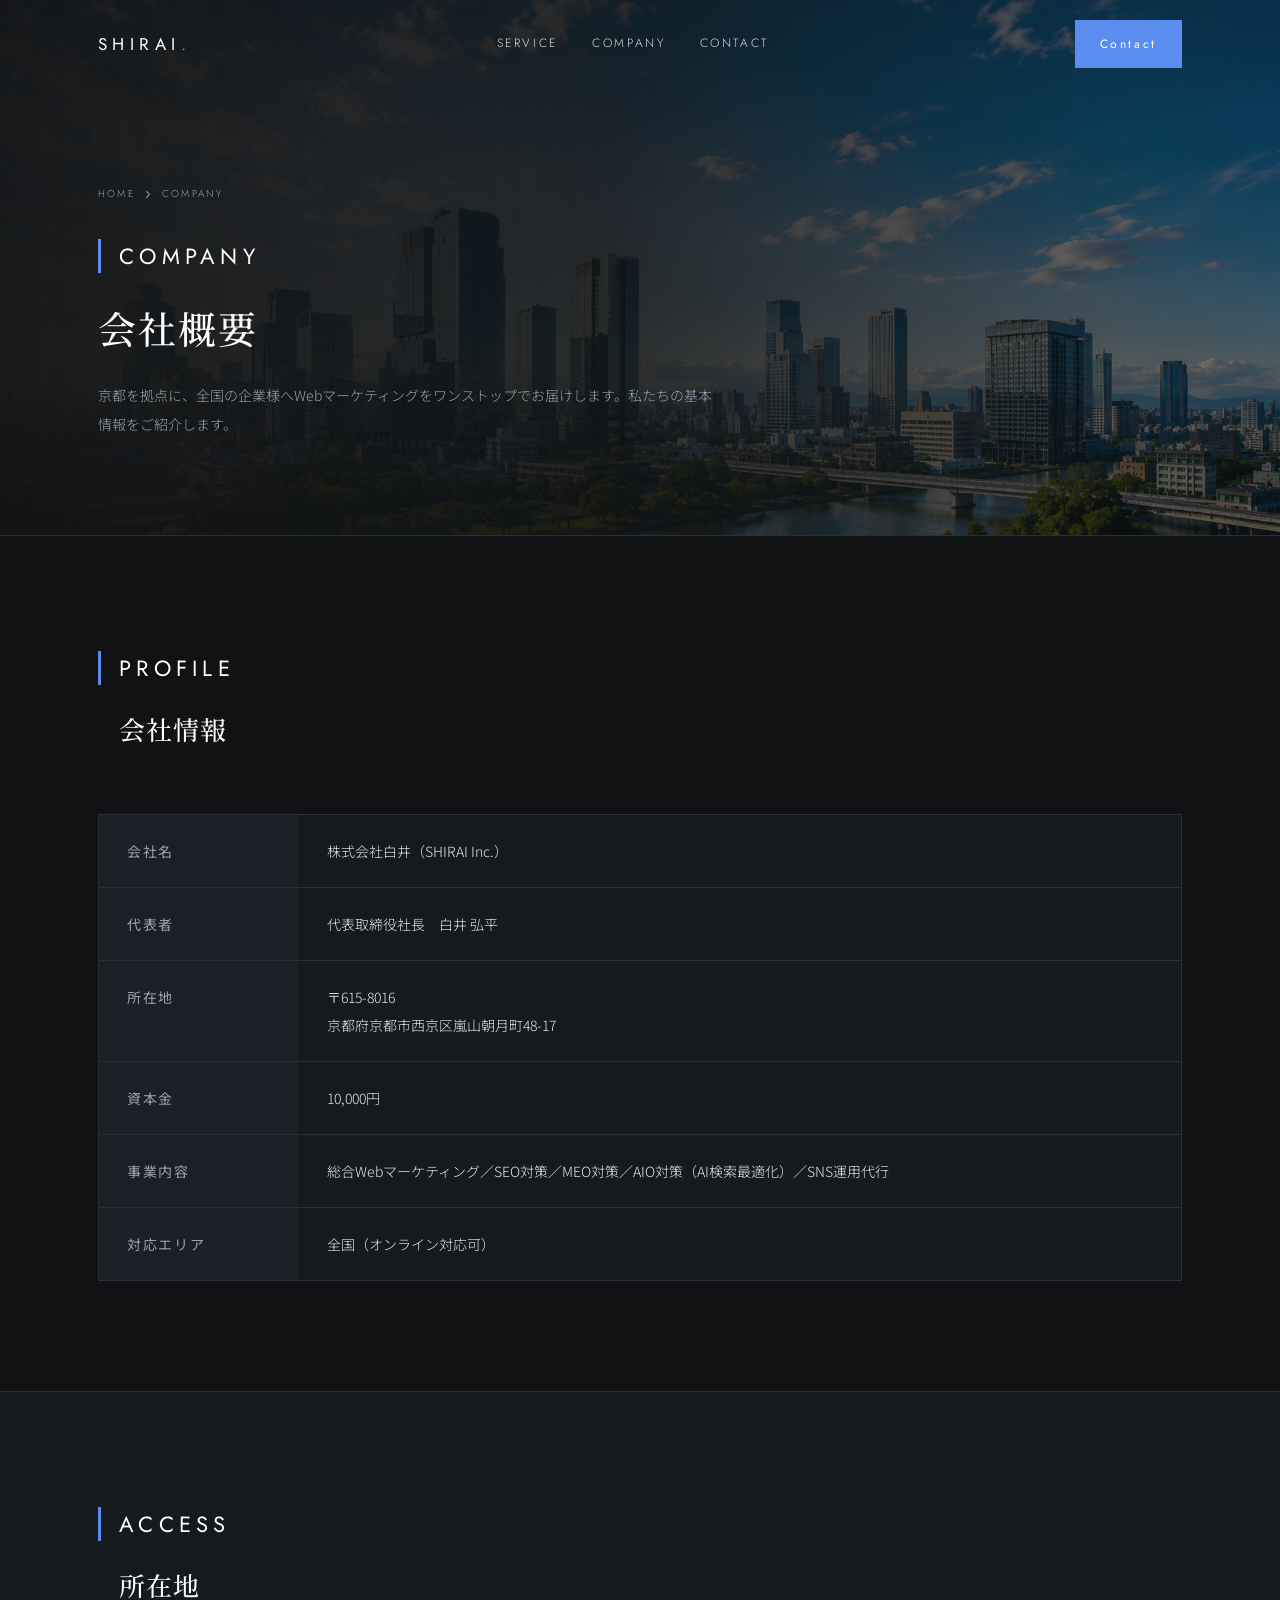
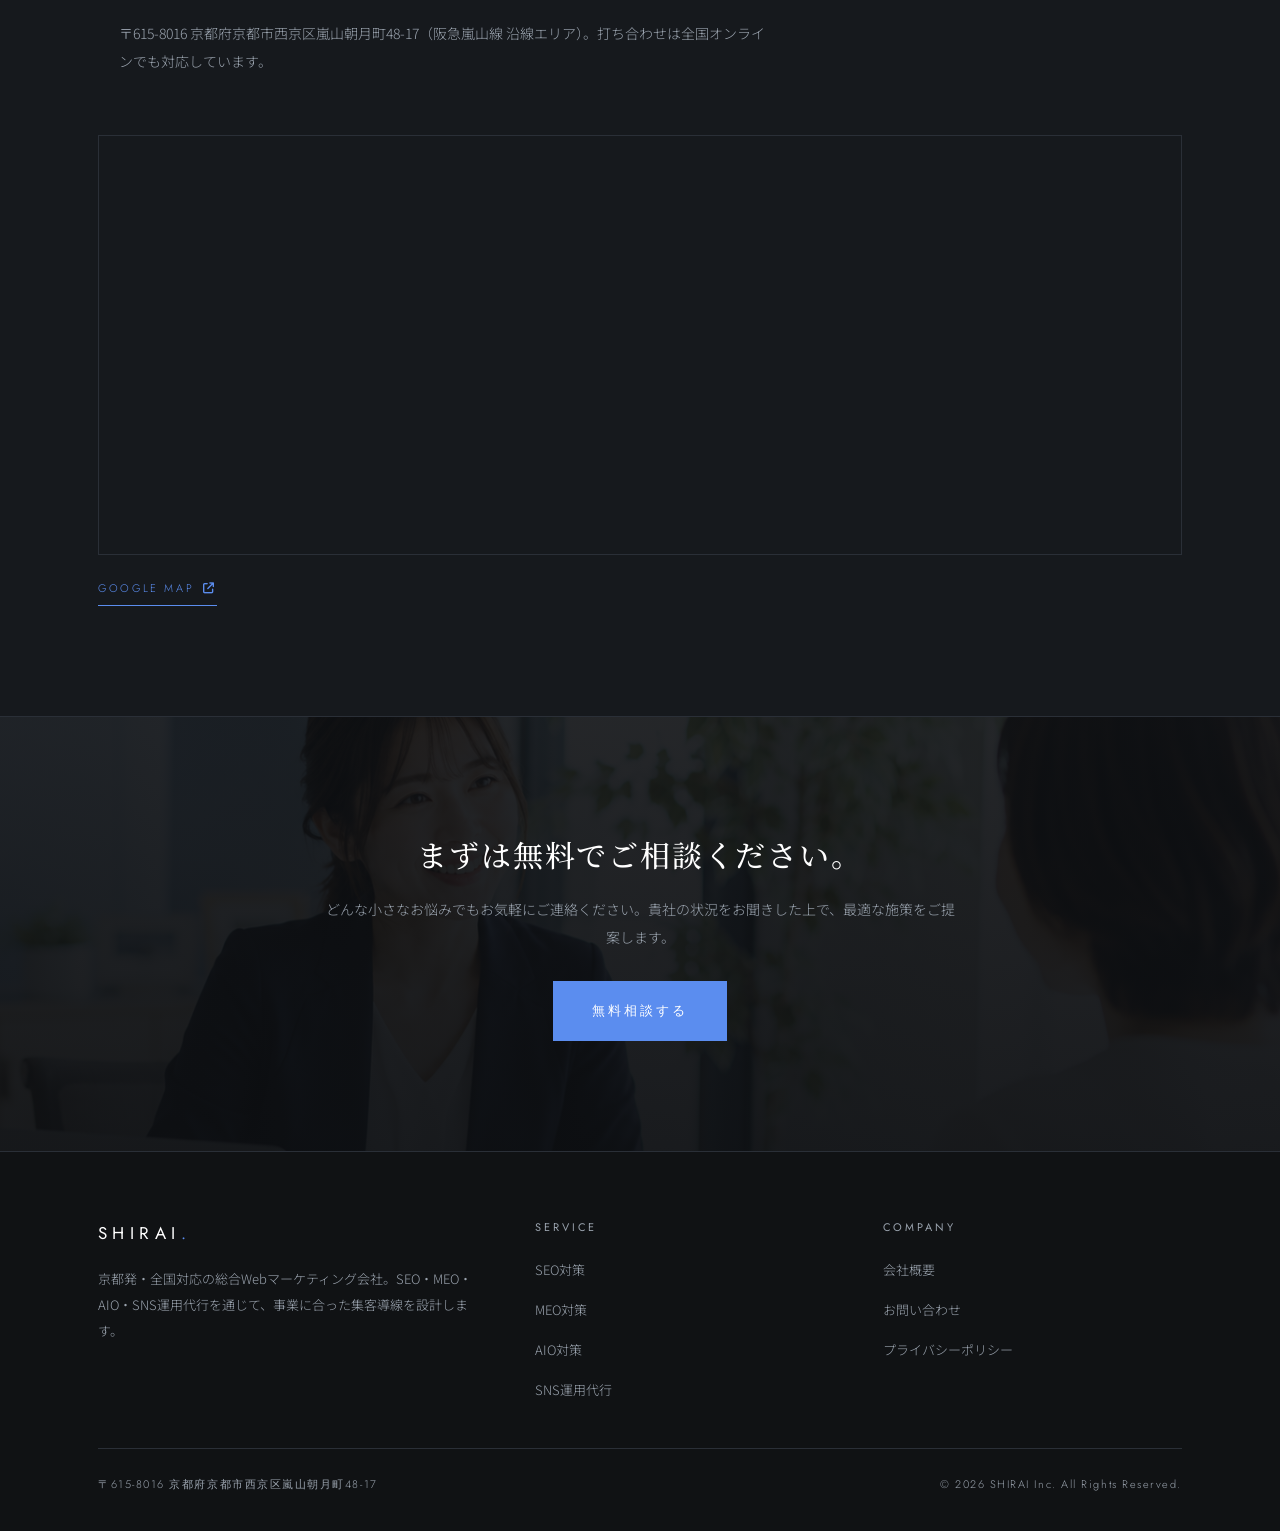
==== commit 9f9d296b: "feat: ダークデザイン(web-marketing-dark)を全ページに適用 参照デザインのトーン(#101214背景/Jost英字/ブルー#5B8DEF/罫線グリッド)を 共通デザインシステム" ====
--- a/company/index.html
+++ b/company/index.html
@@ -1,320 +1,103 @@
 <!DOCTYPE html>
 <html lang="ja">
 <head>
-<meta charset="UTF-8" />
-<meta name="viewport" content="width=device-width, initial-scale=1.0" />
+<meta charset="UTF-8">
+<meta name="viewport" content="width=device-width, initial-scale=1.0">
 <title>会社概要 | 株式会社白井</title>
-<meta name="description" content="株式会社白井の会社概要。京都府京都市西京区に拠点を置く総合Webマーケティング会社です。SEO・MEO・AIO・SNS運用代行を提供します。" />
-<link rel="preconnect" href="https://fonts.googleapis.com" />
-<link rel="preconnect" href="https://fonts.gstatic.com" crossorigin />
-<link href="https://fonts.googleapis.com/css2?family=Archivo:wght@600;700;800;900&family=Zen+Kaku+Gothic+New:wght@400;500;700;900&family=Noto+Sans+JP:wght@300;400;500;700&display=swap" rel="stylesheet" />
-<script src="../js/image-slot.js"></script>
-<style>
-  :root{
-    --ink:#1b1f27;
-    --ink-2:#535a66;
-    --ink-3:#98a0ac;
-    --line:#e6e7ec;
-    --line-soft:#eef0f3;
-    --bg:#ffffff;
-    --bg-soft:#f3f4f6;
-    --accent:#2b77b6;
-    --accent-deep:#215f93;
-    --maxw:1240px;
-    --gut:clamp(20px,5vw,72px);
-    --jp:"Zen Kaku Gothic New","Noto Sans JP",system-ui,sans-serif;
-    --body:"Noto Sans JP",system-ui,sans-serif;
-    --display:"Archivo","Zen Kaku Gothic New",system-ui,sans-serif;
-  }
-  *{box-sizing:border-box;margin:0;padding:0;}
-  html{scroll-behavior:smooth;-webkit-text-size-adjust:100%;}
-  body{
-    font-family:var(--body);color:var(--ink);background:var(--bg);
-    line-height:1.85;font-weight:400;letter-spacing:.01em;
-    -webkit-font-smoothing:antialiased;text-rendering:optimizeLegibility;
-  }
-  a{color:inherit;text-decoration:none;}
-  img{display:block;max-width:100%;}
-  p,dd,.loc-addr .street,.hero-lead,.cb-text,.foot-brand p{line-break:strict;word-break:auto-phrase;overflow-wrap:break-word;text-wrap:pretty;}
-  .nw{white-space:nowrap;}
-  .wrap{max-width:var(--maxw);margin:0 auto;padding-inline:var(--gut);}
-
-  /* ===== Big section title (EN huge + JP small) ===== */
-  .sec-title{margin-bottom:clamp(36px,5vw,60px);}
-  .big-en{
-    font-family:var(--display);font-weight:800;
-    font-size:clamp(2.9rem,8.5vw,7rem);line-height:.94;letter-spacing:.03em;
-    color:var(--ink);text-transform:uppercase;
-  }
-  .jp-label{
-    display:block;font-family:var(--jp);font-weight:700;
-    font-size:clamp(.85rem,1.1vw,1rem);letter-spacing:.14em;color:var(--ink-2);
-    margin-top:1.5em;padding-left:.2em;
-  }
-
-  /* ===== Header ===== */
-  header.site{
-    position:sticky;top:0;z-index:60;
-    background:rgba(255,255,255,.9);
-    backdrop-filter:saturate(1.4) blur(14px);-webkit-backdrop-filter:saturate(1.4) blur(14px);
-    border-bottom:1px solid transparent;transition:border-color .3s,background .3s;
-  }
-  header.site.scrolled{border-bottom-color:var(--line);}
-  .nav{display:flex;align-items:center;justify-content:space-between;height:84px;gap:24px;}
-  .logo{font-family:var(--jp);font-weight:900;font-size:1.6rem;letter-spacing:.02em;color:var(--ink);white-space:nowrap;}
-  .logo .dot{color:var(--accent);}
-  .nav-links{display:flex;align-items:center;gap:clamp(22px,2.8vw,46px);}
-  .nav-item{display:flex;flex-direction:column;gap:.15em;position:relative;padding:6px 0;}
-  .nav-item .ja{font-family:var(--jp);font-weight:700;font-size:.92rem;letter-spacing:.05em;color:var(--ink);line-height:1;}
-  .nav-item .en{font-family:var(--display);font-weight:700;font-size:.6rem;letter-spacing:.16em;color:var(--ink-3);line-height:1;}
-  .nav-item::after{content:"";position:absolute;left:0;bottom:-2px;height:2px;width:0;background:var(--accent);transition:width .3s;}
-  .nav-item:hover::after,.nav-item.current::after{width:100%;}
-  .nav-cta{display:flex;align-items:center;gap:12px;}
-  .pill{
-    font-family:var(--jp);font-weight:700;letter-spacing:.04em;font-size:.9rem;
-    display:inline-flex;align-items:center;gap:.7em;padding:.85em 1.5em;border-radius:999px;
-    transition:transform .2s,background .25s,color .25s,border-color .25s,box-shadow .25s;white-space:nowrap;
-  }
-  .pill .ic{width:22px;height:22px;border-radius:50%;display:grid;place-items:center;font-size:.7rem;}
-  .pill.blue{background:var(--accent);color:#fff;box-shadow:0 6px 18px -8px rgba(44,123,186,.7);}
-  .pill.blue .ic{background:rgba(255,255,255,.22);}
-  .pill.blue:hover{background:var(--accent-deep);transform:translateY(-2px);}
-  .pill.dark{background:var(--ink);color:#fff;}
-  .pill.dark .ic{background:rgba(255,255,255,.2);}
-  .pill.dark:hover{transform:translateY(-2px);background:#000;}
-  .menu-toggle{display:none;flex-direction:column;gap:5px;background:none;border:none;cursor:pointer;padding:8px;}
-  .menu-toggle span{width:24px;height:2px;background:var(--ink);transition:.3s;}
-  .menu-toggle.x span:nth-child(1){transform:translateY(7px) rotate(45deg);}
-  .menu-toggle.x span:nth-child(2){opacity:0;}
-  .menu-toggle.x span:nth-child(3){transform:translateY(-7px) rotate(-45deg);}
-
-  /* ===== Hero ===== */
-  .hero{padding-top:clamp(48px,7vw,96px);padding-bottom:clamp(20px,3vw,40px);}
-  .hero-grid{display:grid;grid-template-columns:0.9fr 1.45fr;gap:clamp(28px,5vw,72px);align-items:center;}
-  .hero-jp{font-family:var(--jp);font-weight:900;font-size:clamp(2.4rem,5.2vw,4.2rem);letter-spacing:.06em;line-height:1.1;}
-  .hero-en{font-family:var(--display);font-weight:700;text-transform:uppercase;letter-spacing:.28em;font-size:clamp(.8rem,1.1vw,1.05rem);color:var(--ink-3);margin-top:1.2em;}
-  .hero-lead{margin-top:1.8em;max-width:34ch;color:var(--ink-2);font-size:.98rem;line-height:2;}
-  image-slot.hero-img{width:100%;height:clamp(300px,40vw,520px);box-shadow:0 40px 80px -55px rgba(26,29,34,.55);}
-
-  /* ===== Section frame ===== */
-  section.block{padding-block:clamp(72px,11vw,150px);}
-
-  /* ===== Company guide ===== */
-  .guide-grid{display:grid;grid-template-columns:0.82fr 1.18fr;gap:clamp(24px,4vw,64px);align-items:start;}
-  .guide-panel{background:var(--bg-soft);border-radius:16px;padding:clamp(28px,3.6vw,52px) clamp(28px,3.6vw,56px);}
-  .info-row{
-    display:grid;grid-template-columns:clamp(110px,12vw,170px) 1fr;
-    padding-block:clamp(18px,2.4vw,26px);border-bottom:1px solid var(--line);align-items:start;
-  }
-  .info-row:last-child{border-bottom:none;}
-  .info-row dt{font-family:var(--jp);font-weight:700;font-size:.98rem;letter-spacing:.04em;color:var(--ink);}
-  .info-row dd{position:relative;padding-left:clamp(20px,3vw,42px);font-size:1.0rem;color:var(--ink-2);line-height:1.85;}
-  .info-row dd::before{content:"";position:absolute;left:0;top:.18em;bottom:.18em;width:1px;background:var(--line);}
-  .info-row dd strong{color:var(--ink);font-weight:700;}
-  .info-row dd .zip{display:block;font-size:.84rem;color:var(--ink-3);letter-spacing:.06em;margin-bottom:.1em;}
-  .biz{list-style:none;display:flex;flex-direction:column;gap:.45em;}
-  .biz li{position:relative;padding-left:1.25em;}
-  .biz li::before{content:"";position:absolute;left:0;top:.78em;width:6px;height:6px;border-radius:50%;background:var(--accent);}
-
-  /* ===== Location ===== */
-  .loc-soft{background:var(--bg-soft);}
-  .loc-grid{display:grid;grid-template-columns:0.62fr 1.38fr;gap:clamp(28px,4vw,56px);align-items:stretch;}
-  .loc-side{display:flex;flex-direction:column;}
-  .loc-pill{
-    display:flex;align-items:center;justify-content:space-between;gap:1em;
-    background:var(--ink);color:#fff;border-radius:999px;padding:1.05em 1.6em;
-    font-family:var(--jp);font-weight:700;font-size:1.02rem;letter-spacing:.06em;width:100%;
-  }
-  .loc-pill .ic{width:24px;height:24px;border-radius:50%;background:rgba(255,255,255,.2);display:grid;place-items:center;font-size:.72rem;}
-  .loc-addr{margin-top:2em;}
-  .loc-addr .zip{display:block;font-size:.86rem;color:var(--ink-3);letter-spacing:.08em;margin-bottom:.4em;}
-  .loc-addr .street{font-family:var(--jp);font-weight:700;font-size:1.18rem;line-height:1.7;color:var(--ink);}
-  .loc-meta{margin-top:auto;padding-top:2em;display:grid;gap:0;}
-  .loc-meta .m{display:grid;grid-template-columns:88px 1fr;gap:14px;padding-block:13px;border-top:1px solid var(--line);font-size:.94rem;}
-  .loc-meta .m dt{color:var(--ink-3);font-weight:500;letter-spacing:.05em;}
-  .loc-meta .m dd{color:var(--ink);font-weight:500;}
-  .loc-map{position:relative;border-radius:16px;overflow:hidden;min-height:clamp(320px,38vw,460px);background:#e9e9e4;box-shadow:0 30px 60px -55px rgba(26,29,34,.5);}
-  .loc-map iframe{position:absolute;inset:0;width:100%;height:100%;border:0;filter:grayscale(.12) contrast(1.02);}
-  .map-btn{
-    position:absolute;right:18px;bottom:18px;z-index:3;
-    display:inline-flex;align-items:center;gap:.7em;
-    background:var(--ink);color:#fff;border-radius:999px;padding:.8em 1.4em;
-    font-family:var(--jp);font-weight:700;font-size:.88rem;letter-spacing:.04em;
-    box-shadow:0 10px 24px -10px rgba(0,0,0,.6);transition:transform .2s,background .2s;
-  }
-  .map-btn:hover{transform:translateY(-2px);background:#000;}
-  .map-btn .ic{width:22px;height:22px;border-radius:50%;background:rgba(255,255,255,.2);display:grid;place-items:center;}
-
-  /* ===== Contact band (blue) ===== */
-  .contact-band{background:var(--accent);color:#fff;}
-  .cb-grid{display:grid;grid-template-columns:auto 1fr auto;align-items:center;gap:clamp(28px,4vw,56px);padding-block:clamp(40px,5vw,64px);}
-  image-slot.cb-img{width:clamp(220px,24vw,330px);height:clamp(220px,24vw,300px);}
-  .cb-eyebrow{display:flex;align-items:baseline;gap:1em;font-family:var(--display);font-weight:800;font-size:clamp(1.4rem,2.6vw,2rem);letter-spacing:.08em;}
-  .cb-eyebrow span{font-family:var(--jp);font-weight:700;font-size:.82rem;letter-spacing:.14em;}
-  .cb-title{font-family:var(--jp);font-weight:900;font-size:clamp(1.5rem,2.8vw,2.2rem);letter-spacing:.04em;margin-top:.7em;line-height:1.4;}
-  .cb-text{margin-top:1em;color:rgba(255,255,255,.84);font-size:.98rem;line-height:2;max-width:48ch;}
-  .cb-link{
-    display:inline-flex;align-items:center;gap:.8em;white-space:nowrap;
-    font-family:var(--jp);font-weight:700;font-size:1.02rem;letter-spacing:.04em;color:#fff;
-    border-bottom:2px solid rgba(255,255,255,.45);padding-bottom:.5em;transition:gap .25s,border-color .25s;
-  }
-  .cb-link:hover{gap:1.3em;border-color:#fff;}
-
-  /* ===== Footer ===== */
-  footer.site{background:#fff;border-top:1px solid var(--line);padding-block:clamp(56px,8vw,88px);}
-  .foot-top{display:grid;grid-template-columns:1.5fr 1fr 1fr;gap:48px;}
-  .foot-brand .logo{font-size:1.8rem;margin-bottom:1.3em;display:inline-block;}
-  .foot-brand p{color:var(--ink-2);font-size:.92rem;line-height:2;max-width:34ch;}
-  .foot-col h4{font-family:var(--display);font-weight:800;font-size:.78rem;letter-spacing:.14em;color:var(--ink-3);text-transform:uppercase;margin-bottom:1.5em;}
-  .foot-col ul{list-style:none;display:flex;flex-direction:column;gap:1em;}
-  .foot-col a{font-size:.95rem;color:var(--ink-2);transition:color .2s;}
-  .foot-col a:hover{color:var(--accent);}
-  .foot-bottom{margin-top:clamp(44px,6vw,72px);padding-top:28px;border-top:1px solid var(--line);display:flex;justify-content:space-between;align-items:center;gap:20px;flex-wrap:wrap;font-size:.82rem;color:var(--ink-3);letter-spacing:.04em;}
-
-  /* ===== Reveal ===== */
-  @media (prefers-reduced-motion:no-preference){
-    .reveal{opacity:0;transform:translateY(28px);transition:opacity .9s cubic-bezier(.16,.8,.3,1),transform .9s cubic-bezier(.16,.8,.3,1);}
-    .reveal.in{opacity:1;transform:none;}
-    .reveal.d1{transition-delay:.1s;}
-    .reveal.d2{transition-delay:.2s;}
-  }
-  @media print{.reveal{opacity:1!important;transform:none!important;}}
-
-  /* ===== Responsive ===== */
-  @media (max-width:980px){
-    .hero-grid{grid-template-columns:1fr;}
-    image-slot.hero-img{height:clamp(260px,52vw,420px);}
-    .guide-grid{grid-template-columns:1fr;gap:8px;}
-    .loc-grid{grid-template-columns:1fr;}
-    .cb-grid{grid-template-columns:1fr;text-align:left;}
-    image-slot.cb-img{width:100%;height:clamp(200px,40vw,280px);}
-    .foot-top{grid-template-columns:1fr 1fr;}
-    .foot-brand{grid-column:1/-1;}
-  }
-  @media (max-width:760px){
-    .nav-links{display:none;}
-    .nav-links.open{display:flex;flex-direction:column;align-items:flex-start;gap:22px;position:absolute;top:84px;left:0;right:0;background:#fff;padding:28px var(--gut) 36px;border-bottom:1px solid var(--line);}
-    .nav-cta .pill{display:none;}
-    .menu-toggle{display:flex;}
-    .info-row{grid-template-columns:1fr;gap:6px;}
-    .info-row dd{padding-left:0;}
-    .info-row dd::before{display:none;}
-    .foot-top{grid-template-columns:1fr;gap:36px;}
-    .foot-bottom{flex-direction:column;align-items:flex-start;}
-  }
-</style>
+<meta name="description" content="株式会社白井の会社概要。京都府京都市西京区に拠点を置く総合Webマーケティング会社です。SEO・MEO・AIO・SNS運用代行を提供します。">
+<meta property="og:title" content="会社概要 | 株式会社白井">
+<meta property="og:description" content="京都発・全国対応の総合Webマーケティング会社、株式会社白井の基本情報です。">
+<meta property="og:type" content="website">
+<meta property="og:image" content="../images/company2.png">
+<link rel="preconnect" href="https://fonts.googleapis.com">
+<link rel="preconnect" href="https://fonts.gstatic.com" crossorigin>
+<link href="https://fonts.googleapis.com/css2?family=Jost:wght@300;400;500&family=Noto+Sans+JP:wght@300;400;500;700&family=Noto+Serif+JP:wght@400;500&display=swap" rel="stylesheet">
+<link rel="stylesheet" href="https://cdnjs.cloudflare.com/ajax/libs/font-awesome/6.5.0/css/all.min.css">
+<link rel="stylesheet" href="../css/style.css">
 </head>
 <body>
 
-<!-- ============ HEADER ============ -->
-<header class="site" id="hdr">
-  <div class="wrap nav">
-    <a href="../index.html" class="logo">白井<span class="dot">.</span></a>
-    <nav class="nav-links" id="navlinks">
-      <a class="nav-item" href="../service/index.html"><span class="ja">サービス</span><span class="en">Service</span></a>
-      <a class="nav-item current" href="../company/index.html"><span class="ja">会社概要</span><span class="en">Company</span></a>
-      <a class="nav-item" href="../contact/index.html"><span class="ja">お問い合わせ</span><span class="en">Contact</span></a>
+<header class="site-header">
+  <div class="container header-inner">
+    <a href="../index.html" class="logo">shirai<span>.</span></a>
+    <nav class="global-nav">
+      <a href="../service/index.html">Service</a>
+      <a href="../company/index.html">Company</a>
+      <a href="../contact/index.html">Contact</a>
     </nav>
-    <div class="nav-cta">
-      <a href="../contact/index.html" class="pill dark">お問い合わせ<span class="ic">↗</span></a>
-      <a href="../contact/index.html" class="pill blue">無料相談する<span class="ic">→</span></a>
-      <button class="menu-toggle" id="mtoggle" aria-label="メニュー"><span></span><span></span><span></span></button>
+    <div class="header-cta">
+      <a href="../contact/index.html" class="btn btn-primary btn-sm">Contact</a>
+      <button class="hamburger" aria-label="メニュー" aria-expanded="false"><span></span><span></span><span></span></button>
     </div>
   </div>
 </header>
+<nav class="mobile-nav">
+  <a href="../service/index.html">サービス</a>
+  <a href="../company/index.html">会社概要</a>
+  <a href="../contact/index.html">お問い合わせ</a>
+  <a href="../contact/index.html" class="btn btn-primary">無料相談する</a>
+</nav>
 
-<!-- ============ HERO ============ -->
-<section class="hero">
-  <div class="wrap hero-grid">
-    <div class="hero-text reveal">
-      <h1 class="hero-jp">会社概要</h1>
-      <p class="hero-en">Company Overview</p>
-      <p class="hero-lead">京都を拠点に、全国の企業様へ<span class="nw">Webマーケティング</span>を<span class="nw">ワンストップ</span>でお届けします。私たちの基本情報をご紹介します。</p>
-    </div>
-    <div class="hero-media reveal d1">
-      <image-slot id="overview-hero" class="hero-img" shape="rounded" radius="18"
-        placeholder="オフィス / チームの写真をドロップ"></image-slot>
-    </div>
+<section class="page-hero">
+  <div class="container">
+    <div class="breadcrumb"><a href="../index.html">Home</a><i class="fa-solid fa-chevron-right"></i><span>Company</span></div>
+    <div class="tag">Company</div>
+    <h1>会社概要</h1>
+    <p>京都を拠点に、全国の企業様へWebマーケティングをワンストップでお届けします。私たちの基本情報をご紹介します。</p>
   </div>
 </section>
 
-<!-- ============ COMPANY GUIDE ============ -->
-<section class="block">
-  <div class="wrap guide-grid">
-    <div class="sec-title reveal">
-      <h2 class="big-en">Company<br />Guide</h2>
-      <span class="jp-label">会社情報</span>
+<section class="section-pad">
+  <div class="container">
+    <div class="section-header reveal">
+      <span class="tag">Profile</span>
+      <h2 class="section-heading">会社情報</h2>
     </div>
-    <dl class="guide-panel reveal d1">
-      <div class="info-row"><dt>会社名</dt><dd><strong>株式会社白井</strong>（SHIRAI Inc.）</dd></div>
-      <div class="info-row"><dt>代表者</dt><dd>代表取締役社長　<strong>白井 弘平</strong></dd></div>
-      <div class="info-row"><dt>所在地</dt><dd><span class="zip">〒615-8016</span><strong>京都府京都市西京区嵐山朝月町48-17</strong></dd></div>
-      <div class="info-row"><dt>資本金</dt><dd>10,000円</dd></div>
-      <div class="info-row"><dt>事業内容</dt><dd>
-        <ul class="biz">
-          <li>総合Webマーケティング</li>
-          <li>SEO対策</li>
-          <li>MEO対策</li>
-          <li>AIO対策（AI検索最適化）</li>
-          <li>SNS運用代行</li>
-        </ul>
-      </dd></div>
-      <div class="info-row"><dt>対応エリア</dt><dd>全国（オンライン対応可）</dd></div>
-    </dl>
+    <table class="company-table reveal">
+      <tbody>
+        <tr><th>会社名</th><td>株式会社白井（SHIRAI Inc.）</td></tr>
+        <tr><th>代表者</th><td>代表取締役社長　白井 弘平</td></tr>
+        <tr><th>所在地</th><td>〒615-8016<br>京都府京都市西京区嵐山朝月町48-17</td></tr>
+        <tr><th>資本金</th><td>10,000円</td></tr>
+        <tr><th>事業内容</th><td>総合Webマーケティング／SEO対策／MEO対策／AIO対策（AI検索最適化）／SNS運用代行</td></tr>
+        <tr><th>対応エリア</th><td>全国（オンライン対応可）</td></tr>
+      </tbody>
+    </table>
   </div>
 </section>
 
-<!-- ============ COMPANY LOCATION ============ -->
-<section class="block loc-soft">
-  <div class="wrap">
-    <div class="sec-title reveal">
-      <h2 class="big-en">Company<br />Location</h2>
-      <span class="jp-label">所在地</span>
+<section class="section-pad soft-section">
+  <div class="container">
+    <div class="section-header reveal">
+      <span class="tag">Access</span>
+      <h2 class="section-heading">所在地</h2>
+      <p class="section-lead">〒615-8016 京都府京都市西京区嵐山朝月町48-17（阪急嵐山線 沿線エリア）。打ち合わせは全国オンラインでも対応しています。</p>
     </div>
-    <div class="loc-grid">
-      <div class="loc-side reveal">
-        <div class="loc-pill">本社<span class="ic">→</span></div>
-        <div class="loc-addr">
-          <span class="zip">〒615-8016</span>
-          <span class="street">京都府京都市西京区<br />嵐山朝月町48-17</span>
-        </div>
-        <dl class="loc-meta">
-          <div class="m"><dt>アクセス</dt><dd>阪急嵐山線 沿線エリア</dd></div>
-          <div class="m"><dt>対応</dt><dd>全国オンライン対応可</dd></div>
-        </dl>
-      </div>
-      <div class="loc-map reveal d1">
-        <iframe title="株式会社白井 所在地"
-          src="https://maps.google.com/maps?q=%E4%BA%AC%E9%83%BD%E5%BA%9C%E4%BA%AC%E9%83%BD%E5%B8%82%E8%A5%BF%E4%BA%AC%E5%8C%BA%E5%B5%90%E5%B1%B1%E6%9C%9D%E6%9C%88%E7%94%BA48-17&output=embed"
-          loading="lazy" referrerpolicy="no-referrer-when-downgrade"></iframe>
-        <a class="map-btn" href="https://www.google.com/maps/search/?api=1&query=京都府京都市西京区嵐山朝月町48-17" target="_blank" rel="noopener">Google Mapへ<span class="ic">↗</span></a>
-      </div>
+    <div class="map-frame reveal">
+      <iframe title="株式会社白井 所在地"
+        src="https://maps.google.com/maps?q=%E4%BA%AC%E9%83%BD%E5%BA%9C%E4%BA%AC%E9%83%BD%E5%B8%82%E8%A5%BF%E4%BA%AC%E5%8C%BA%E5%B5%90%E5%B1%B1%E6%9C%9D%E6%9C%88%E7%94%BA48-17&output=embed"
+        loading="lazy" referrerpolicy="no-referrer-when-downgrade"></iframe>
     </div>
+    <a class="map-link reveal" href="https://www.google.com/maps/search/?api=1&query=京都府京都市西京区嵐山朝月町48-17" target="_blank" rel="noopener">Google Map <i class="fa-solid fa-arrow-up-right-from-square"></i></a>
   </div>
 </section>
 
-<!-- ============ CONTACT BAND ============ -->
-<section class="contact-band">
-  <div class="wrap cb-grid">
-    <image-slot id="contact-photo" class="cb-img" shape="rounded" radius="14" placeholder="イメージ写真をドロップ"></image-slot>
-    <div class="cb-body reveal">
-      <p class="cb-eyebrow">CONTACT<span>お問い合わせ</span></p>
-      <h2 class="cb-title">まずは無料でご相談ください</h2>
-      <p class="cb-text">どんな小さなお悩みでもお気軽にご連絡ください。貴社の状況をお聞きした上で、<span class="nw">最適な施策</span>をご提案します。</p>
-    </div>
-    <a href="../contact/index.html" class="cb-link reveal d1">無料相談はこちら<span>→</span></a>
+<section class="cta-banner">
+  <div class="container">
+    <h2 class="reveal">まずは無料でご相談ください。</h2>
+    <p class="reveal">どんな小さなお悩みでもお気軽にご連絡ください。貴社の状況をお聞きした上で、最適な施策をご提案します。</p>
+    <a href="../contact/index.html" class="btn btn-primary btn-lg reveal">無料相談する</a>
   </div>
 </section>
 
-<!-- ============ FOOTER ============ -->
-<footer class="site">
-  <div class="wrap">
-    <div class="foot-top">
-      <div class="foot-brand">
-        <a href="../index.html" class="logo">白井<span class="dot">.</span></a>
-        <p>京都発・全国対応の<span class="nw">総合Webマーケティング</span>会社。SEO・MEO・AIO・SNS運用代行で、貴社の集客を支援します。</p>
+<footer class="site-footer">
+  <div class="container">
+    <div class="footer-grid">
+      <div class="footer-brand">
+        <a href="../index.html" class="logo">shirai<span>.</span></a>
+        <p>京都発・全国対応の総合Webマーケティング会社。SEO・MEO・AIO・SNS運用代行を通じて、事業に合った集客導線を設計します。</p>
       </div>
-      <div class="foot-col">
+      <nav class="footer-nav">
         <h4>Service</h4>
         <ul>
           <li><a href="../service/seo.html">SEO対策</a></li>
@@ -322,36 +105,23 @@
           <li><a href="../service/aio.html">AIO対策</a></li>
           <li><a href="../service/sns.html">SNS運用代行</a></li>
         </ul>
-      </div>
-      <div class="foot-col">
+      </nav>
+      <nav class="footer-nav">
         <h4>Company</h4>
         <ul>
           <li><a href="../company/index.html">会社概要</a></li>
           <li><a href="../contact/index.html">お問い合わせ</a></li>
           <li><a href="../privacy/index.html">プライバシーポリシー</a></li>
         </ul>
-      </div>
+      </nav>
     </div>
-    <div class="foot-bottom">
-      <span>〒615-8016　京都府京都市西京区嵐山朝月町48-17</span>
-      <span>© 2026 株式会社白井 All Rights Reserved.</span>
+    <div class="footer-bottom">
+      <p>〒615-8016 京都府京都市西京区嵐山朝月町48-17</p>
+      <p>© 2026 SHIRAI Inc. All Rights Reserved.</p>
     </div>
   </div>
 </footer>
 
-<script>
-  const hdr=document.getElementById('hdr');
-  const onScroll=()=>hdr.classList.toggle('scrolled',window.scrollY>12);
-  window.addEventListener('scroll',onScroll,{passive:true});onScroll();
-
-  const mt=document.getElementById('mtoggle'),nl=document.getElementById('navlinks');
-  mt.addEventListener('click',()=>{nl.classList.toggle('open');mt.classList.toggle('x');});
-  nl.querySelectorAll('a').forEach(a=>a.addEventListener('click',()=>{nl.classList.remove('open');mt.classList.remove('x');}));
-
-  const reveals=document.querySelectorAll('.reveal');
-  const io=new IntersectionObserver((es)=>{es.forEach(e=>{if(e.isIntersecting){e.target.classList.add('in');io.unobserve(e.target);}});},{threshold:0.12,rootMargin:'0px 0px -8% 0px'});
-  reveals.forEach(el=>io.observe(el));
-  setTimeout(()=>reveals.forEach(el=>el.classList.add('in')),2000);
-</script>
+<script src="../js/main.js"></script>
 </body>
 </html>
--- a/css/style.css
+++ b/css/style.css
@@ -0,0 +1,559 @@
+/* ===========================================================
+   SHIRAI Inc. — Dark Web-Marketing Design System
+   base: web-marketing-dark.html (LEADGROWTH reference)
+   =========================================================== */
+:root{
+  --bg:#101214;
+  --bg2:#16191D;
+  --panel:#1C2026;
+  --line:#2A2F37;
+  --text:#E8EAED;
+  --text-soft:#9AA3AE;
+  --accent:#5B8DEF;
+  --accent-dim:#3E5FA8;
+  --max-w:1140px;
+  --header-h:88px;
+  --jp:'Noto Sans JP',sans-serif;
+  --serif:'Noto Serif JP',serif;
+  --en-font:'Jost',sans-serif;
+}
+
+*,*::before,*::after{box-sizing:border-box;margin:0;padding:0}
+html{scroll-behavior:smooth}
+body{
+  min-width:320px;
+  font-family:var(--jp);
+  font-weight:300;
+  background:var(--bg);
+  color:var(--text);
+  line-height:2;
+  font-size:15px;
+  -webkit-font-smoothing:antialiased;
+}
+img{display:block;max-width:100%}
+a{color:inherit;text-decoration:none}
+ul{list-style:none}
+:focus-visible{outline:2px solid var(--accent);outline-offset:3px}
+
+.en{font-family:var(--en-font);letter-spacing:.28em;text-transform:uppercase}
+.container{max-width:var(--max-w);margin-inline:auto;padding-inline:28px}
+.section-pad{padding-block:110px}
+.section-pad-sm{padding-block:72px}
+.surface{background:var(--bg)}
+.soft-section{background:var(--bg2);border-top:1px solid var(--line);border-bottom:1px solid var(--line)}
+
+/* ===== Section head (EN title + accent bar / JP serif heading) ===== */
+.tag{
+  display:flex;align-items:center;gap:18px;
+  font-family:var(--en-font);
+  font-size:22px;font-weight:400;
+  letter-spacing:.24em;text-transform:uppercase;
+  color:#fff;
+  margin-bottom:14px;
+}
+.tag::before{content:"";width:3px;height:34px;background:var(--accent);flex:none}
+.tag i{display:none}
+.section-header{margin-bottom:60px}
+.section-header--center{text-align:left}
+.section-heading{
+  padding-left:21px;
+  font-family:var(--serif);
+  font-weight:500;
+  font-size:clamp(19px,2.4vw,26px);
+  line-height:1.9;
+  letter-spacing:.04em;
+  color:#fff;
+  margin-bottom:10px;
+  text-wrap:balance;
+}
+.section-lead{
+  padding-left:21px;
+  max-width:680px;
+  color:var(--text-soft);
+  font-size:14px;
+  line-height:2;
+}
+.section-header--center .section-lead{margin-inline:0}
+
+/* ===== Buttons ===== */
+.btn{
+  display:inline-flex;align-items:center;justify-content:center;gap:.7em;
+  border:1px solid transparent;
+  border-radius:0;
+  padding:14px 32px;
+  font-family:var(--en-font);
+  font-weight:400;
+  font-size:13px;
+  letter-spacing:.22em;
+  cursor:pointer;
+  transition:background .25s ease,border-color .25s ease,color .25s ease;
+}
+.btn i{display:none}
+.btn-primary{background:var(--accent);color:#fff}
+.btn-primary:hover{background:var(--accent-dim)}
+.btn-outline{background:transparent;border-color:var(--line);color:var(--text)}
+.btn-outline:hover{border-color:var(--accent);color:#fff}
+.btn-lg{padding:16px 38px}
+.btn-sm{padding:11px 24px;font-size:12px}
+
+/* ===== Header ===== */
+.site-header{
+  position:fixed;top:0;left:0;right:0;z-index:100;
+  height:var(--header-h);
+  border-bottom:1px solid transparent;
+  transition:background .3s,border-color .3s;
+}
+.site-header.scrolled{
+  background:rgba(16,18,20,.92);
+  backdrop-filter:blur(10px);
+  border-bottom-color:var(--line);
+}
+.header-inner{height:100%;display:flex;align-items:center;justify-content:space-between;gap:22px}
+.logo{
+  font-family:var(--en-font);
+  font-weight:400;
+  font-size:17px;
+  letter-spacing:.32em;
+  text-transform:uppercase;
+  color:#fff;
+}
+.logo span{color:var(--accent)}
+.global-nav{display:flex;align-items:center;gap:34px}
+.global-nav a{
+  font-family:var(--en-font);
+  font-size:12px;
+  letter-spacing:.22em;
+  text-transform:uppercase;
+  color:rgba(255,255,255,.85);
+  padding:6px 0;
+  border-bottom:1px solid transparent;
+  transition:border-color .25s,color .25s;
+}
+.global-nav a:hover{color:#fff;border-bottom-color:var(--accent)}
+.header-cta{display:flex;align-items:center;gap:0}
+.hamburger{
+  display:none;background:none;border:none;cursor:pointer;
+  flex-direction:column;gap:5px;padding:10px;
+}
+.hamburger span{display:block;width:26px;height:1.5px;background:#fff}
+.mobile-nav{
+  display:none;position:fixed;inset:var(--header-h) 0 auto 0;z-index:99;
+  background:rgba(12,14,16,.97);
+  border-bottom:1px solid var(--line);
+  flex-direction:column;gap:0;padding:16px 0;
+}
+.mobile-nav.open{display:flex}
+.mobile-nav a{display:block;padding:16px 28px;font-size:13px;color:var(--text)}
+.mobile-nav .btn{margin:14px 28px 8px;justify-content:center}
+
+/* ===== Hero (top) ===== */
+.hero{
+  position:relative;height:100svh;min-height:620px;
+  display:flex;align-items:flex-end;
+  overflow:hidden;
+}
+.hero-visual{
+  position:absolute;inset:0;
+  background:
+    linear-gradient(180deg, rgba(10,12,16,.62) 0%, rgba(10,12,16,.34) 40%, rgba(10,12,16,.85) 100%),
+    url("../images/company2.png") center/cover no-repeat,
+    linear-gradient(115deg, #2B3850 0%, #4A5C7A 26%, #8C7B6E 47%, #C9A07E 60%, #5A4A44 78%, #14161A 100%);
+}
+.hero-inner{position:relative;z-index:2;width:100%;padding-block:0 96px}
+.hero-copy{max-width:640px}
+.hero-badge{
+  display:inline-block;
+  font-family:var(--en-font);
+  font-size:11px;letter-spacing:.3em;text-transform:uppercase;
+  color:rgba(255,255,255,.7);
+  margin-bottom:20px;
+}
+.hero-title{
+  font-family:var(--en-font);
+  font-weight:300;
+  font-size:clamp(26px,4.2vw,44px);
+  letter-spacing:.12em;
+  line-height:1.4;
+  color:#fff;
+  margin-bottom:18px;
+}
+.hero-title em{font-style:normal;border-bottom:1px solid var(--accent);padding-bottom:4px}
+.hero-sub{
+  font-size:13.5px;color:rgba(255,255,255,.82);
+  letter-spacing:.06em;max-width:480px;line-height:2.1;
+  margin-bottom:34px;
+}
+.hero-btns{display:flex;flex-wrap:wrap;gap:14px}
+.hero-scroll{
+  position:absolute;right:36px;bottom:0;z-index:3;
+  font-family:var(--en-font);font-size:10px;letter-spacing:.3em;text-transform:uppercase;
+  color:rgba(255,255,255,.7);
+  writing-mode:vertical-rl;display:flex;align-items:center;gap:14px;
+}
+.hero-scroll::after{
+  content:"";width:1px;height:64px;
+  background:linear-gradient(180deg,var(--accent),transparent);
+  animation:drop 2.2s ease-in-out infinite;
+}
+@keyframes drop{
+  0%{transform:scaleY(0);transform-origin:top}
+  55%{transform:scaleY(1);transform-origin:top}
+  56%{transform-origin:bottom}
+  100%{transform:scaleY(0);transform-origin:bottom}
+}
+
+/* ===== 1px-line grids (cards) ===== */
+.pain-grid,.services-grid,.strengths-grid,.industries-grid,.effects-grid{
+  display:grid;gap:1px;background:var(--line);border:1px solid var(--line);
+}
+.pain-grid{grid-template-columns:repeat(3,1fr)}
+.services-grid{grid-template-columns:repeat(2,1fr)}
+.strengths-grid{grid-template-columns:repeat(2,1fr)}
+.industries-grid{grid-template-columns:repeat(4,1fr)}
+.effects-grid{grid-template-columns:repeat(3,1fr)}
+
+.pain-card,.service-card,.strength-item,.industry-item,.effect-card{
+  background:var(--bg2);
+  border:none;border-radius:0;box-shadow:none;
+  padding:44px 40px;
+  transition:background .3s;
+}
+.pain-card:hover,.service-card:hover,.strength-item:hover{background:var(--panel);transform:none;box-shadow:none}
+
+.pain-card i{
+  width:auto;height:auto;background:none;border-radius:0;margin-bottom:18px;
+  display:block;color:var(--accent);font-size:20px;
+}
+.pain-card h3,.strength-item h3,.effect-card h4{
+  font-size:16px;font-weight:500;letter-spacing:.08em;color:#fff;margin-bottom:10px;
+}
+.pain-card p,.service-card p,.strength-item p,.effect-card p{
+  color:var(--text-soft);font-size:13.5px;line-height:2;
+}
+
+/* service card (top page + lineup) */
+.service-card{display:block;position:relative;min-height:100%}
+.service-card::after{
+  content:"";position:absolute;left:40px;bottom:0;height:1px;width:0;background:var(--accent);
+  transition:width .4s ease;
+}
+.service-card:hover::after{width:56px}
+.service-card .num,.service-id{
+  font-family:var(--en-font);font-size:11px;letter-spacing:.3em;text-transform:uppercase;
+  color:var(--accent);display:block;margin-bottom:18px;
+}
+.service-card-icon{
+  width:auto;height:auto;background:none;border-radius:0;
+  display:block;color:var(--accent);font-size:18px;margin-bottom:18px;
+}
+.service-card h3{font-size:17px;font-weight:500;letter-spacing:.08em;color:#fff;margin-bottom:6px}
+.service-card .en-sub{
+  font-family:var(--en-font);font-size:10px;letter-spacing:.26em;text-transform:uppercase;
+  color:var(--text-soft);display:block;margin-bottom:18px;
+}
+.service-card-link{
+  display:inline-flex;align-items:center;gap:.7em;margin-top:20px;
+  font-family:var(--en-font);font-size:11px;letter-spacing:.24em;text-transform:uppercase;
+  color:var(--accent);
+}
+.service-card-link i{display:inline}
+
+/* strengths (flow-like) */
+.strengths,.industries{background:var(--bg)}
+.strength-item{display:block}
+.strength-num{
+  width:auto;height:auto;background:none;border-radius:0;
+  display:block;
+  font-family:var(--en-font);font-size:11px;letter-spacing:.3em;
+  color:var(--accent);margin-bottom:16px;
+}
+.strength-num::before{content:"POINT "}
+
+/* industries */
+.industry-item{
+  min-height:0;display:flex;align-items:center;justify-content:flex-start;gap:.9em;
+  padding:26px 28px;
+  border:none;border-radius:0;
+  color:var(--text);font-weight:400;font-size:14px;letter-spacing:.06em;
+}
+.industry-item i{color:var(--accent);font-size:15px}
+
+/* ===== Flow (process list) ===== */
+.flow-list{
+  list-style:none;display:grid;grid-template-columns:repeat(4,1fr);
+  gap:1px;background:var(--line);border:1px solid var(--line);
+  counter-reset:fl;
+}
+.flow-item{background:var(--bg2);padding:36px 30px}
+.flow-item .n{
+  font-family:var(--en-font);font-size:11px;letter-spacing:.3em;color:var(--accent);
+  display:block;margin-bottom:16px;text-transform:uppercase;
+}
+.flow-item .n::before{counter-increment:fl;content:"PROCESS 0" counter(fl)}
+.flow-item h3{font-size:15px;font-weight:500;color:#fff;margin-bottom:10px;letter-spacing:.06em}
+.flow-item p{font-size:13px;color:var(--text-soft)}
+
+/* ===== CTA banner (photo band) ===== */
+.cta-banner{
+  position:relative;overflow:hidden;
+  padding-block:110px;
+}
+.cta-banner::before{
+  content:"";position:absolute;inset:0;
+  background:
+    linear-gradient(180deg, rgba(13,15,18,.9), rgba(13,15,18,.95)),
+    url("../images/contact.png") center/cover no-repeat,
+    linear-gradient(115deg,#2B3850,#6E6258 50%,#14161A);
+}
+.cta-banner .container{position:relative;z-index:2;text-align:center}
+.cta-banner h2{
+  font-family:var(--serif);font-weight:500;
+  font-size:clamp(20px,3vw,30px);line-height:1.8;letter-spacing:.06em;
+  color:#fff;margin-bottom:14px;
+}
+.cta-banner p{max-width:640px;margin:0 auto 30px;color:var(--text-soft);font-size:14px}
+
+/* ===== Page hero (sub pages) ===== */
+.page-hero{
+  position:relative;overflow:hidden;
+  padding-top:calc(var(--header-h) + 96px);
+  padding-bottom:96px;
+  border-bottom:1px solid var(--line);
+}
+.page-hero::before{
+  content:"";position:absolute;inset:0;
+  background:
+    linear-gradient(90deg, rgba(16,18,20,.97) 0%, rgba(16,18,20,.88) 48%, rgba(16,18,20,.55) 100%),
+    url("../images/company2.png") center/cover no-repeat;
+}
+.page-hero .container{position:relative;z-index:1}
+.breadcrumb{
+  display:flex;align-items:center;gap:10px;flex-wrap:wrap;
+  font-family:var(--en-font);font-size:10px;letter-spacing:.22em;text-transform:uppercase;
+  color:var(--text-soft);margin-bottom:30px;
+}
+.breadcrumb a{color:var(--text-soft);transition:color .2s}
+.breadcrumb a:hover{color:#fff}
+.breadcrumb i{font-size:8px}
+.page-hero .tag{margin-bottom:18px}
+.page-hero h1{
+  max-width:820px;
+  font-family:var(--serif);font-weight:500;
+  font-size:clamp(24px,3.6vw,38px);
+  line-height:1.7;letter-spacing:.05em;color:#fff;
+  text-wrap:balance;
+}
+.page-hero p{max-width:620px;color:var(--text-soft);font-size:14px;line-height:2.1;margin-top:20px}
+
+/* ===== Detail blocks (service pages) ===== */
+.detail-grid{display:grid;grid-template-columns:.9fr 1.1fr;gap:60px;align-items:start}
+.detail-panel{
+  background:var(--panel);
+  border:1px solid var(--line);border-radius:0;box-shadow:none;
+  padding:40px 36px;
+  color:var(--text-soft);font-size:14px;
+}
+.recommend-list{display:grid;grid-template-columns:repeat(2,1fr);gap:1px;background:var(--line);border:1px solid var(--line)}
+.recommend-item{
+  display:flex;gap:14px;align-items:flex-start;
+  background:var(--bg2);border:none;border-radius:0;box-shadow:none;
+  padding:26px 28px;
+  color:var(--text-soft);font-size:13.5px;
+}
+.recommend-item i{color:var(--accent);margin-top:.5em}
+.steps{display:grid;gap:1px;background:var(--line);border:1px solid var(--line)}
+.step{
+  display:grid;grid-template-columns:auto 1fr;gap:26px;align-items:start;
+  background:var(--bg2);border:none;border-radius:0;
+  padding:30px 32px;
+}
+.step-num{
+  width:auto;height:auto;border-radius:0;background:none;
+  font-family:var(--en-font);font-weight:300;font-size:26px;letter-spacing:.08em;
+  color:var(--accent);line-height:1.4;
+}
+.step h4{font-size:15px;font-weight:500;color:#fff;letter-spacing:.06em;margin-bottom:6px}
+.step p{color:var(--text-soft);font-size:13px}
+.effect-card{text-align:left}
+.effect-card i{
+  width:auto;height:auto;background:none;border-radius:0;
+  display:block;color:var(--accent);font-size:19px;margin-bottom:16px;
+}
+
+/* ===== Company ===== */
+.company-table{
+  width:100%;border-collapse:collapse;
+  background:var(--bg2);border:1px solid var(--line);border-radius:0;overflow:hidden;
+}
+.company-table th,.company-table td{
+  padding:22px 28px;border-bottom:1px solid var(--line);
+  text-align:left;vertical-align:top;font-size:14px;
+}
+.company-table th{
+  width:200px;background:var(--panel);
+  color:var(--text-soft);font-weight:400;letter-spacing:.12em;
+}
+.company-table td{color:var(--text)}
+.company-table tr:last-child th,.company-table tr:last-child td{border-bottom:0}
+.map-frame{
+  position:relative;border:1px solid var(--line);background:var(--bg2);
+  min-height:420px;overflow:hidden;
+}
+.map-frame iframe{position:absolute;inset:0;width:100%;height:100%;border:0;filter:grayscale(1) invert(.92) contrast(.9)}
+.map-link{
+  display:inline-flex;align-items:center;gap:.8em;margin-top:22px;
+  font-family:var(--en-font);font-size:11px;letter-spacing:.24em;text-transform:uppercase;
+  color:var(--accent);border-bottom:1px solid var(--accent);padding-bottom:6px;
+}
+
+/* ===== Compare table ===== */
+.compare-table{
+  width:100%;border-collapse:collapse;background:var(--bg2);
+  border:1px solid var(--line);font-size:13.5px;
+}
+.compare-table th,.compare-table td{
+  padding:18px 22px;border:1px solid var(--line);
+  text-align:left;vertical-align:top;color:var(--text-soft);font-weight:300;line-height:1.9;
+}
+.compare-table thead th{
+  background:var(--panel);color:#fff;font-weight:400;
+  font-size:12px;letter-spacing:.14em;
+}
+.compare-table td strong{display:block;color:#fff;font-weight:500;letter-spacing:.08em}
+.compare-table td span{display:block;font-size:11px;color:var(--accent);letter-spacing:.06em}
+
+/* ===== FAQ ===== */
+.faq-list{display:grid;grid-template-columns:repeat(2,1fr);gap:1px;background:var(--line);border:1px solid var(--line)}
+.faq-item{background:var(--bg2);padding:32px 30px}
+.faq-item h3{
+  position:relative;padding-left:30px;
+  font-size:15px;font-weight:500;letter-spacing:.06em;color:#fff;margin-bottom:8px;
+}
+.faq-item h3::before{
+  content:"Q";position:absolute;left:0;top:0;
+  font-family:var(--en-font);font-weight:300;color:var(--accent);
+}
+.faq-item p{padding-left:30px;font-size:13.5px;color:var(--text-soft)}
+@media (max-width:760px){.faq-list{grid-template-columns:1fr}}
+
+/* ===== Contact / Form ===== */
+.contact-grid{display:grid;grid-template-columns:1fr 1fr;gap:80px;align-items:start}
+.contact-copy h2{
+  font-family:var(--en-font);font-weight:300;
+  font-size:clamp(24px,3.4vw,38px);letter-spacing:.18em;text-transform:uppercase;
+  color:#fff;margin-bottom:24px;
+}
+.contact-copy .lead{color:var(--text-soft);font-size:14px;margin-bottom:30px;max-width:420px}
+.form-wrap{
+  max-width:none;margin:0;
+  background:rgba(22,25,29,.85);
+  border:1px solid var(--line);border-radius:0;box-shadow:none;
+  padding:44px 40px;
+  backdrop-filter:blur(6px);
+}
+.form-group{margin-bottom:22px}
+.form-group label{
+  display:block;font-size:12px;letter-spacing:.12em;
+  color:var(--text-soft);font-weight:300;margin-bottom:8px;
+}
+.form-group label .req{
+  color:var(--accent);font-size:10px;margin-left:8px;letter-spacing:.2em;
+}
+.form-group input,.form-group select,.form-group textarea{
+  width:100%;
+  background:var(--bg);border:1px solid var(--line);border-radius:0;
+  color:var(--text);
+  font:inherit;font-size:14px;
+  padding:13px 16px;outline:none;
+  transition:border-color .2s;
+}
+.form-group input:focus,.form-group select:focus,.form-group textarea:focus{border-color:var(--accent);background:var(--bg)}
+.form-group textarea{resize:vertical;min-height:130px}
+.form-check{display:flex;gap:12px;color:var(--text-soft);font-size:13px}
+.form-check input{width:16px;height:16px;margin-top:.5em;accent-color:var(--accent)}
+.form-check a{color:var(--accent)}
+.form-submit{margin-top:30px;text-align:center}
+.form-submit .btn{width:100%}
+.form-success{
+  display:none;
+  background:none;border:1px solid var(--accent);border-radius:0;
+  padding:20px;text-align:center;color:#fff;font-size:13px;letter-spacing:.08em;
+}
+
+/* ===== Privacy ===== */
+.privacy-content{
+  max-width:880px;margin-inline:auto;
+  background:var(--bg2);border:1px solid var(--line);border-radius:0;box-shadow:none;
+  padding:clamp(30px,5vw,58px);
+  color:var(--text-soft);font-size:14px;
+}
+.privacy-content h2{
+  color:#fff;font-family:var(--serif);font-weight:500;
+  font-size:16px;letter-spacing:.06em;margin:36px 0 10px;
+}
+.privacy-content p{margin-bottom:16px}
+.privacy-content a{color:var(--accent);font-weight:400}
+
+/* ===== Footer ===== */
+.site-footer{
+  background:var(--bg);color:var(--text);
+  border-top:1px solid var(--line);
+  padding-block:64px 36px;
+}
+.footer-grid{display:grid;grid-template-columns:1.3fr 1fr 1fr;gap:48px;margin-bottom:44px}
+.footer-brand p{color:var(--text-soft);font-size:13px;line-height:2;margin-top:16px}
+.footer-nav h4{
+  font-family:var(--en-font);font-weight:400;
+  font-size:11px;letter-spacing:.26em;text-transform:uppercase;
+  color:var(--text-soft);margin-bottom:16px;
+}
+.footer-nav ul{display:grid;gap:10px}
+.footer-nav a{color:var(--text-soft);font-size:13px;transition:color .2s}
+.footer-nav a:hover{color:#fff}
+.footer-bottom{
+  border-top:1px solid var(--line);padding-top:24px;
+  display:flex;justify-content:space-between;gap:18px;flex-wrap:wrap;
+  font-family:var(--en-font);
+  color:var(--text-soft);font-size:11px;letter-spacing:.14em;
+}
+
+/* ===== Reveal ===== */
+.reveal{opacity:0;transform:translateY(24px);transition:opacity .8s ease,transform .8s ease}
+.reveal.visible{opacity:1;transform:none}
+
+@media (prefers-reduced-motion: reduce){
+  html{scroll-behavior:auto}
+  .reveal{opacity:1;transform:none;transition:none}
+  .hero-scroll::after{animation:none}
+  *{transition:none!important}
+}
+
+/* ===== Responsive ===== */
+@media (max-width:960px){
+  .pain-grid,.services-grid,.effects-grid{grid-template-columns:1fr}
+  .strengths-grid{grid-template-columns:1fr 1fr}
+  .industries-grid{grid-template-columns:1fr 1fr}
+  .flow-list{grid-template-columns:1fr 1fr}
+  .detail-grid,.contact-grid{grid-template-columns:1fr;gap:48px}
+  .recommend-list{grid-template-columns:1fr}
+  .footer-grid{grid-template-columns:1fr;gap:32px}
+}
+@media (max-width:760px){
+  :root{--header-h:72px}
+  .global-nav{display:none}
+  .header-cta .btn{padding:10px 18px;font-size:11px}
+  .hamburger{display:flex}
+  .section-pad{padding-block:72px}
+  .hero-inner{padding-bottom:72px}
+  .hero-scroll{display:none}
+  .hero-btns{flex-direction:column}
+  .hero-btns .btn{width:100%}
+  .strengths-grid,.industries-grid,.flow-list{grid-template-columns:1fr}
+  .pain-card,.service-card,.strength-item{padding:32px 26px}
+  .tag{font-size:18px}
+  .form-wrap{padding:30px 22px}
+  .step{grid-template-columns:1fr;gap:8px}
+  .company-table th{width:130px}
+  .compare-table{display:block;overflow-x:auto}
+  .footer-bottom{flex-direction:column}
+}
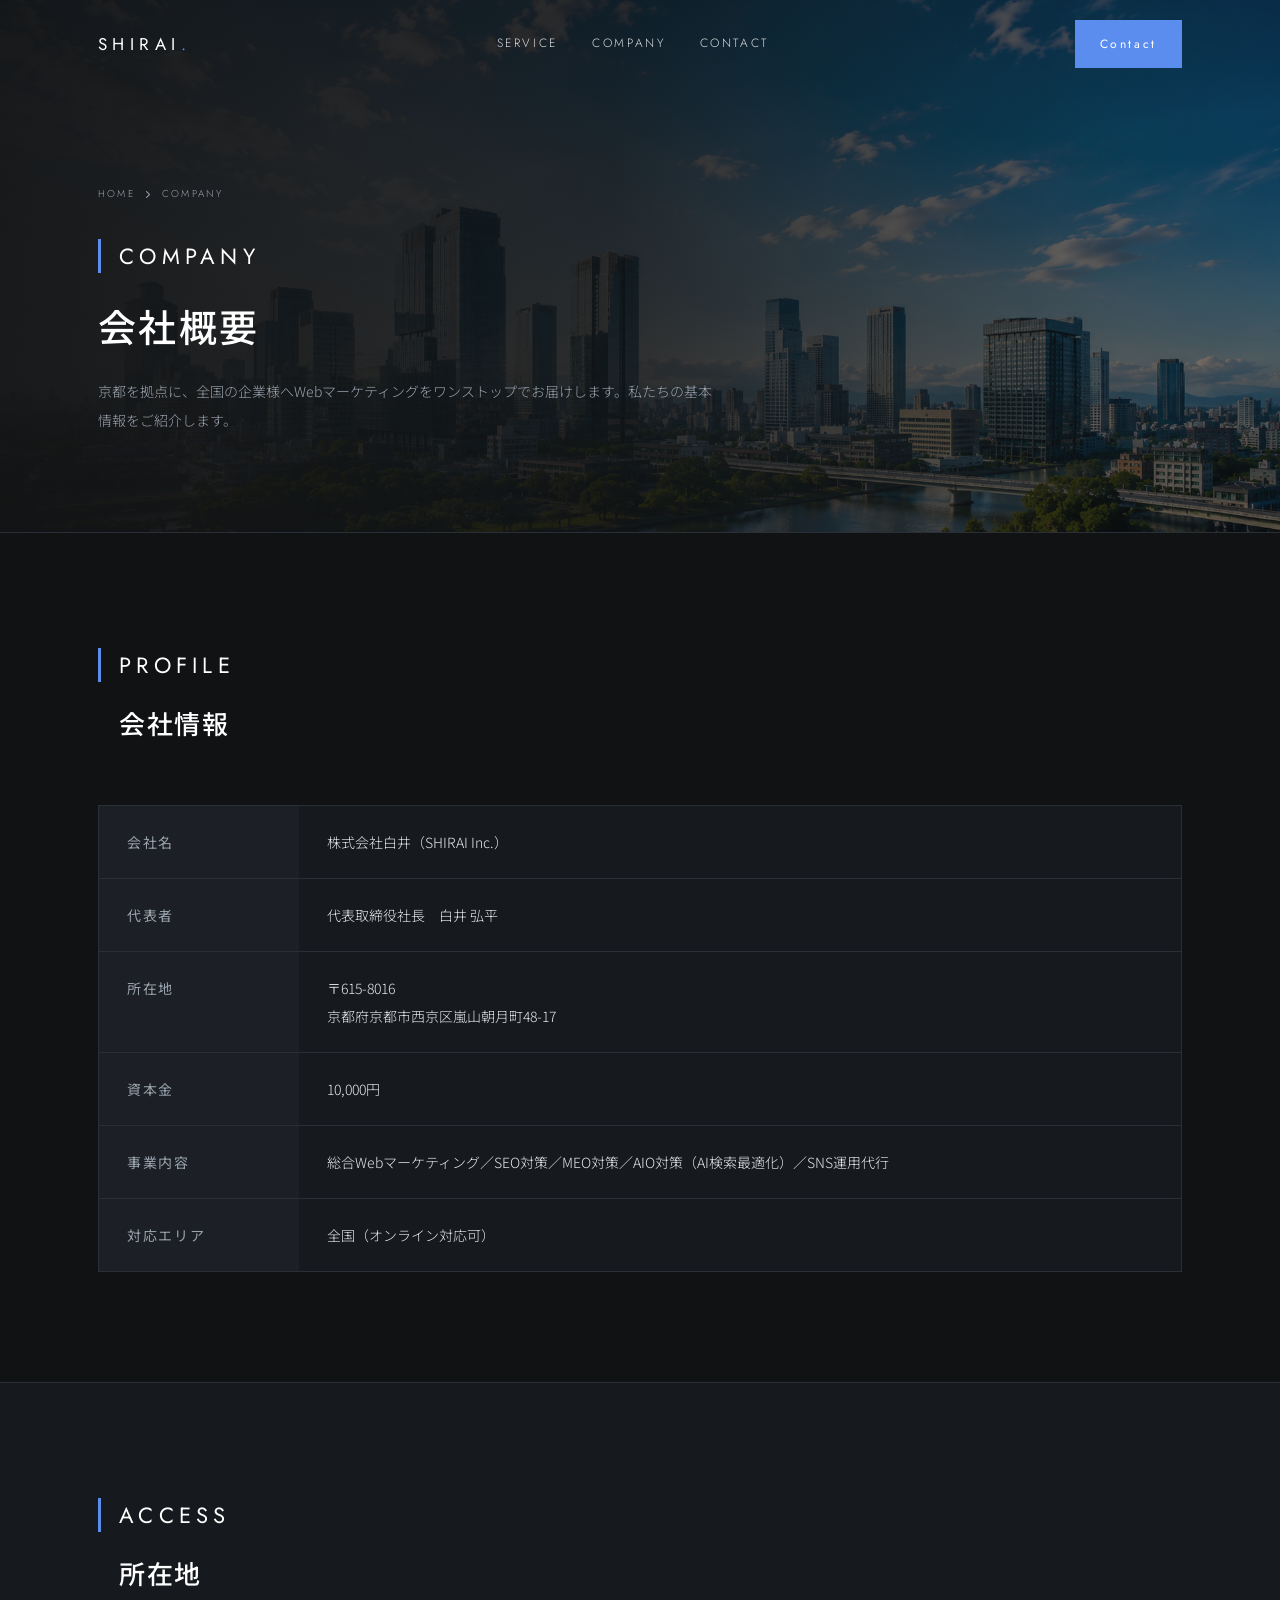
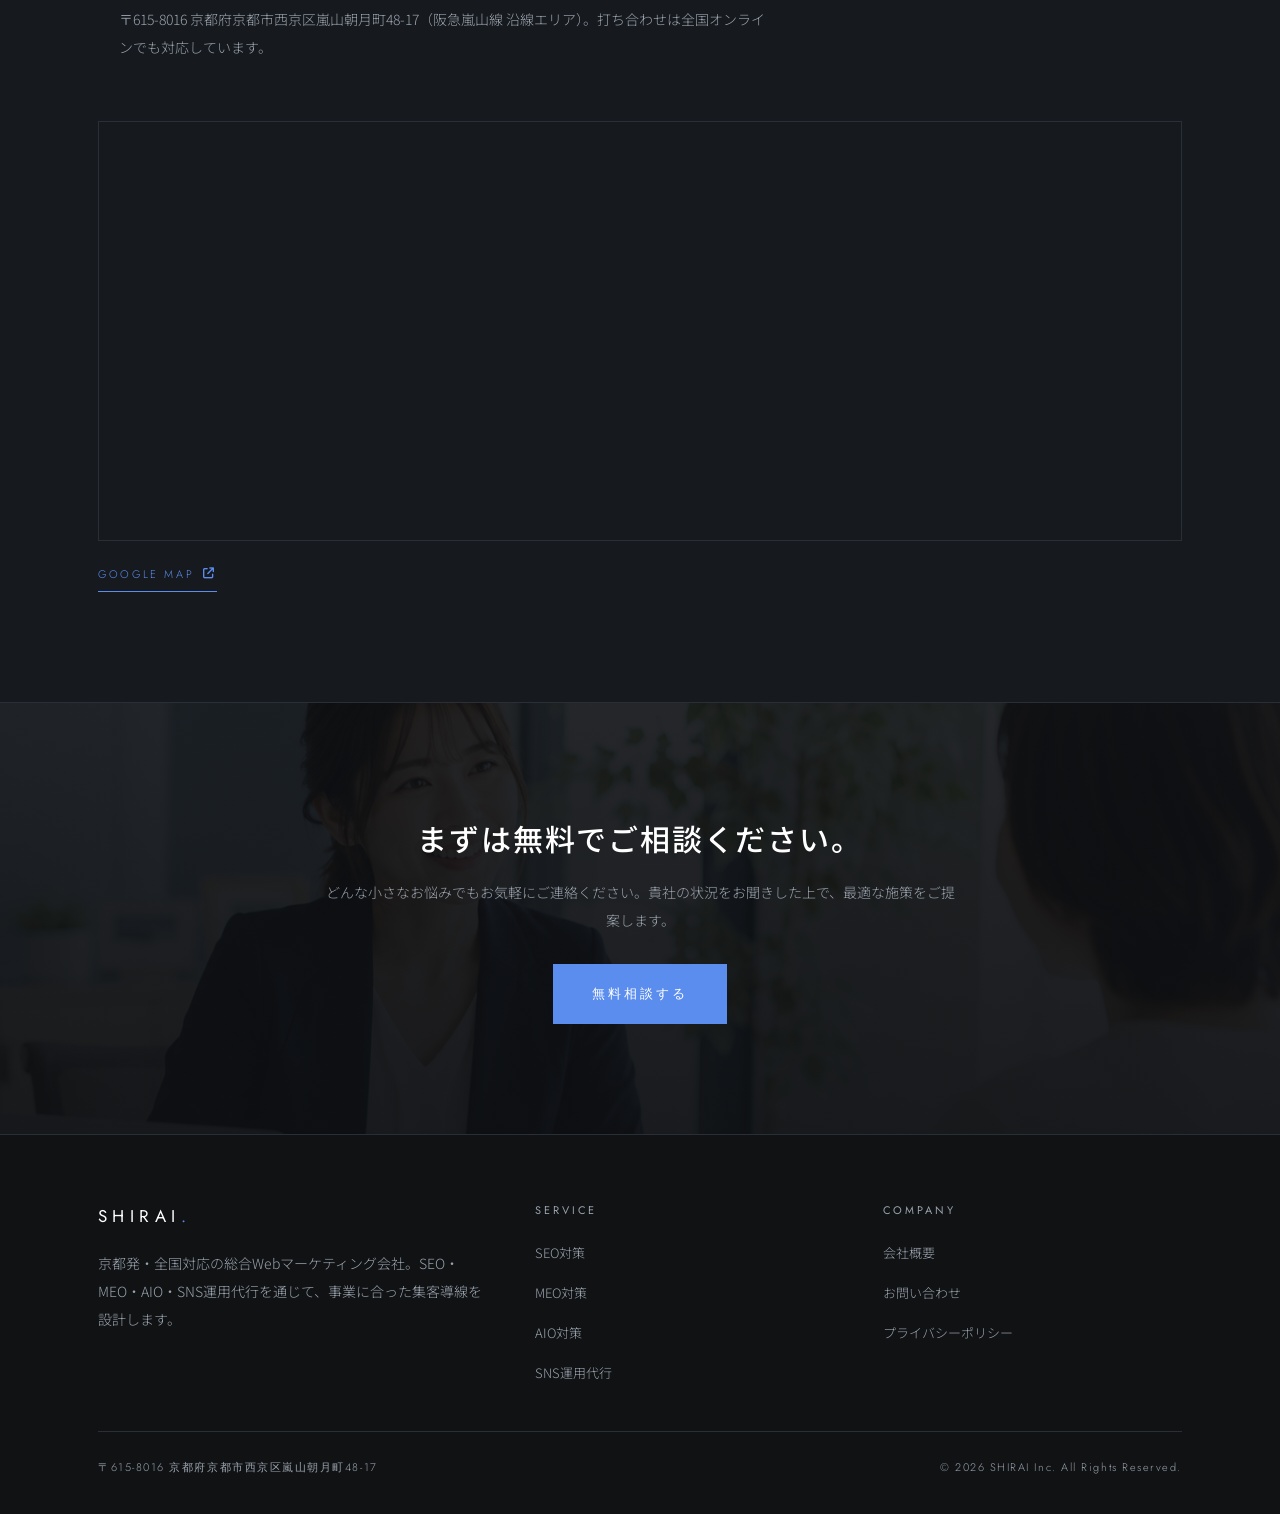
==== commit ec56a00d: "style: タイポグラフィを役割ごとに統一 見出し=Noto Sans JP 500 / 英字ラベル=Jost / 本文=Noto Sans JP 300 14px に統一。 明朝(Noto Ser" ====
--- a/company/index.html
+++ b/company/index.html
@@ -11,7 +11,7 @@
 <meta property="og:image" content="../images/company2.png">
 <link rel="preconnect" href="https://fonts.googleapis.com">
 <link rel="preconnect" href="https://fonts.gstatic.com" crossorigin>
-<link href="https://fonts.googleapis.com/css2?family=Jost:wght@300;400;500&family=Noto+Sans+JP:wght@300;400;500;700&family=Noto+Serif+JP:wght@400;500&display=swap" rel="stylesheet">
+<link href="https://fonts.googleapis.com/css2?family=Jost:wght@300;400;500&family=Noto+Sans+JP:wght@300;400;500;700&display=swap" rel="stylesheet">
 <link rel="stylesheet" href="https://cdnjs.cloudflare.com/ajax/libs/font-awesome/6.5.0/css/all.min.css">
 <link rel="stylesheet" href="../css/style.css">
 </head>
--- a/css/style.css
+++ b/css/style.css
@@ -14,8 +14,10 @@
   --max-w:1140px;
   --header-h:88px;
   --jp:'Noto Sans JP',sans-serif;
-  --serif:'Noto Serif JP',serif;
   --en-font:'Jost',sans-serif;
+  /* typography roles: JP headings = --jp w500 / EN labels = --en-font / body = --jp w300 14px */
+  --heading-w:500;
+  --body-size:14px;
 }
 
 *,*::before,*::after{box-sizing:border-box;margin:0;padding:0}
@@ -57,11 +59,11 @@
 .section-header--center{text-align:left}
 .section-heading{
   padding-left:21px;
-  font-family:var(--serif);
-  font-weight:500;
+  font-family:var(--jp);
+  font-weight:var(--heading-w);
   font-size:clamp(19px,2.4vw,26px);
-  line-height:1.9;
-  letter-spacing:.04em;
+  line-height:1.7;
+  letter-spacing:.06em;
   color:#fff;
   margin-bottom:10px;
   text-wrap:balance;
@@ -70,7 +72,7 @@
   padding-left:21px;
   max-width:680px;
   color:var(--text-soft);
-  font-size:14px;
+  font-size:var(--body-size);
   line-height:2;
 }
 .section-header--center .section-lead{margin-inline:0}
@@ -179,7 +181,7 @@
 }
 .hero-title em{font-style:normal;border-bottom:1px solid var(--accent);padding-bottom:4px}
 .hero-sub{
-  font-size:13.5px;color:rgba(255,255,255,.82);
+  font-size:var(--body-size);color:rgba(255,255,255,.82);
   letter-spacing:.06em;max-width:480px;line-height:2.1;
   margin-bottom:34px;
 }
@@ -225,10 +227,11 @@
   display:block;color:var(--accent);font-size:20px;
 }
 .pain-card h3,.strength-item h3,.effect-card h4{
-  font-size:16px;font-weight:500;letter-spacing:.08em;color:#fff;margin-bottom:10px;
+  font-family:var(--jp);
+  font-size:16px;font-weight:var(--heading-w);letter-spacing:.08em;color:#fff;margin-bottom:10px;
 }
 .pain-card p,.service-card p,.strength-item p,.effect-card p{
-  color:var(--text-soft);font-size:13.5px;line-height:2;
+  color:var(--text-soft);font-size:var(--body-size);line-height:2;
 }
 
 /* service card (top page + lineup) */
@@ -246,7 +249,7 @@
   width:auto;height:auto;background:none;border-radius:0;
   display:block;color:var(--accent);font-size:18px;margin-bottom:18px;
 }
-.service-card h3{font-size:17px;font-weight:500;letter-spacing:.08em;color:#fff;margin-bottom:6px}
+.service-card h3{font-family:var(--jp);font-size:16px;font-weight:var(--heading-w);letter-spacing:.08em;color:#fff;margin-bottom:6px}
 .service-card .en-sub{
   font-family:var(--en-font);font-size:10px;letter-spacing:.26em;text-transform:uppercase;
   color:var(--text-soft);display:block;margin-bottom:18px;
@@ -290,8 +293,8 @@
   display:block;margin-bottom:16px;text-transform:uppercase;
 }
 .flow-item .n::before{counter-increment:fl;content:"PROCESS 0" counter(fl)}
-.flow-item h3{font-size:15px;font-weight:500;color:#fff;margin-bottom:10px;letter-spacing:.06em}
-.flow-item p{font-size:13px;color:var(--text-soft)}
+.flow-item h3{font-family:var(--jp);font-size:16px;font-weight:var(--heading-w);color:#fff;margin-bottom:10px;letter-spacing:.08em}
+.flow-item p{font-size:var(--body-size);color:var(--text-soft)}
 
 /* ===== CTA banner (photo band) ===== */
 .cta-banner{
@@ -307,11 +310,11 @@
 }
 .cta-banner .container{position:relative;z-index:2;text-align:center}
 .cta-banner h2{
-  font-family:var(--serif);font-weight:500;
-  font-size:clamp(20px,3vw,30px);line-height:1.8;letter-spacing:.06em;
+  font-family:var(--jp);font-weight:var(--heading-w);
+  font-size:clamp(20px,3vw,30px);line-height:1.7;letter-spacing:.06em;
   color:#fff;margin-bottom:14px;
 }
-.cta-banner p{max-width:640px;margin:0 auto 30px;color:var(--text-soft);font-size:14px}
+.cta-banner p{max-width:640px;margin:0 auto 30px;color:var(--text-soft);font-size:var(--body-size)}
 
 /* ===== Page hero (sub pages) ===== */
 .page-hero{
@@ -338,12 +341,12 @@
 .page-hero .tag{margin-bottom:18px}
 .page-hero h1{
   max-width:820px;
-  font-family:var(--serif);font-weight:500;
+  font-family:var(--jp);font-weight:var(--heading-w);
   font-size:clamp(24px,3.6vw,38px);
-  line-height:1.7;letter-spacing:.05em;color:#fff;
+  line-height:1.6;letter-spacing:.06em;color:#fff;
   text-wrap:balance;
 }
-.page-hero p{max-width:620px;color:var(--text-soft);font-size:14px;line-height:2.1;margin-top:20px}
+.page-hero p{max-width:620px;color:var(--text-soft);font-size:var(--body-size);line-height:2.1;margin-top:20px}
 
 /* ===== Detail blocks (service pages) ===== */
 .detail-grid{display:grid;grid-template-columns:.9fr 1.1fr;gap:60px;align-items:start}
@@ -358,7 +361,7 @@
   display:flex;gap:14px;align-items:flex-start;
   background:var(--bg2);border:none;border-radius:0;box-shadow:none;
   padding:26px 28px;
-  color:var(--text-soft);font-size:13.5px;
+  color:var(--text-soft);font-size:var(--body-size);
 }
 .recommend-item i{color:var(--accent);margin-top:.5em}
 .steps{display:grid;gap:1px;background:var(--line);border:1px solid var(--line)}
@@ -372,8 +375,8 @@
   font-family:var(--en-font);font-weight:300;font-size:26px;letter-spacing:.08em;
   color:var(--accent);line-height:1.4;
 }
-.step h4{font-size:15px;font-weight:500;color:#fff;letter-spacing:.06em;margin-bottom:6px}
-.step p{color:var(--text-soft);font-size:13px}
+.step h4{font-family:var(--jp);font-size:16px;font-weight:var(--heading-w);color:#fff;letter-spacing:.08em;margin-bottom:6px}
+.step p{color:var(--text-soft);font-size:var(--body-size)}
 .effect-card{text-align:left}
 .effect-card i{
   width:auto;height:auto;background:none;border-radius:0;
@@ -409,7 +412,7 @@
 /* ===== Compare table ===== */
 .compare-table{
   width:100%;border-collapse:collapse;background:var(--bg2);
-  border:1px solid var(--line);font-size:13.5px;
+  border:1px solid var(--line);font-size:var(--body-size);
 }
 .compare-table th,.compare-table td{
   padding:18px 22px;border:1px solid var(--line);
@@ -427,13 +430,14 @@
 .faq-item{background:var(--bg2);padding:32px 30px}
 .faq-item h3{
   position:relative;padding-left:30px;
-  font-size:15px;font-weight:500;letter-spacing:.06em;color:#fff;margin-bottom:8px;
+  font-family:var(--jp);
+  font-size:16px;font-weight:var(--heading-w);letter-spacing:.08em;color:#fff;margin-bottom:8px;
 }
 .faq-item h3::before{
   content:"Q";position:absolute;left:0;top:0;
   font-family:var(--en-font);font-weight:300;color:var(--accent);
 }
-.faq-item p{padding-left:30px;font-size:13.5px;color:var(--text-soft)}
+.faq-item p{padding-left:30px;font-size:var(--body-size);color:var(--text-soft)}
 @media (max-width:760px){.faq-list{grid-template-columns:1fr}}
 
 /* ===== Contact / Form ===== */
@@ -488,8 +492,8 @@
   color:var(--text-soft);font-size:14px;
 }
 .privacy-content h2{
-  color:#fff;font-family:var(--serif);font-weight:500;
-  font-size:16px;letter-spacing:.06em;margin:36px 0 10px;
+  color:#fff;font-family:var(--jp);font-weight:var(--heading-w);
+  font-size:16px;letter-spacing:.08em;margin:36px 0 10px;
 }
 .privacy-content p{margin-bottom:16px}
 .privacy-content a{color:var(--accent);font-weight:400}
@@ -501,7 +505,7 @@
   padding-block:64px 36px;
 }
 .footer-grid{display:grid;grid-template-columns:1.3fr 1fr 1fr;gap:48px;margin-bottom:44px}
-.footer-brand p{color:var(--text-soft);font-size:13px;line-height:2;margin-top:16px}
+.footer-brand p{color:var(--text-soft);font-size:var(--body-size);line-height:2;margin-top:16px}
 .footer-nav h4{
   font-family:var(--en-font);font-weight:400;
   font-size:11px;letter-spacing:.26em;text-transform:uppercase;
